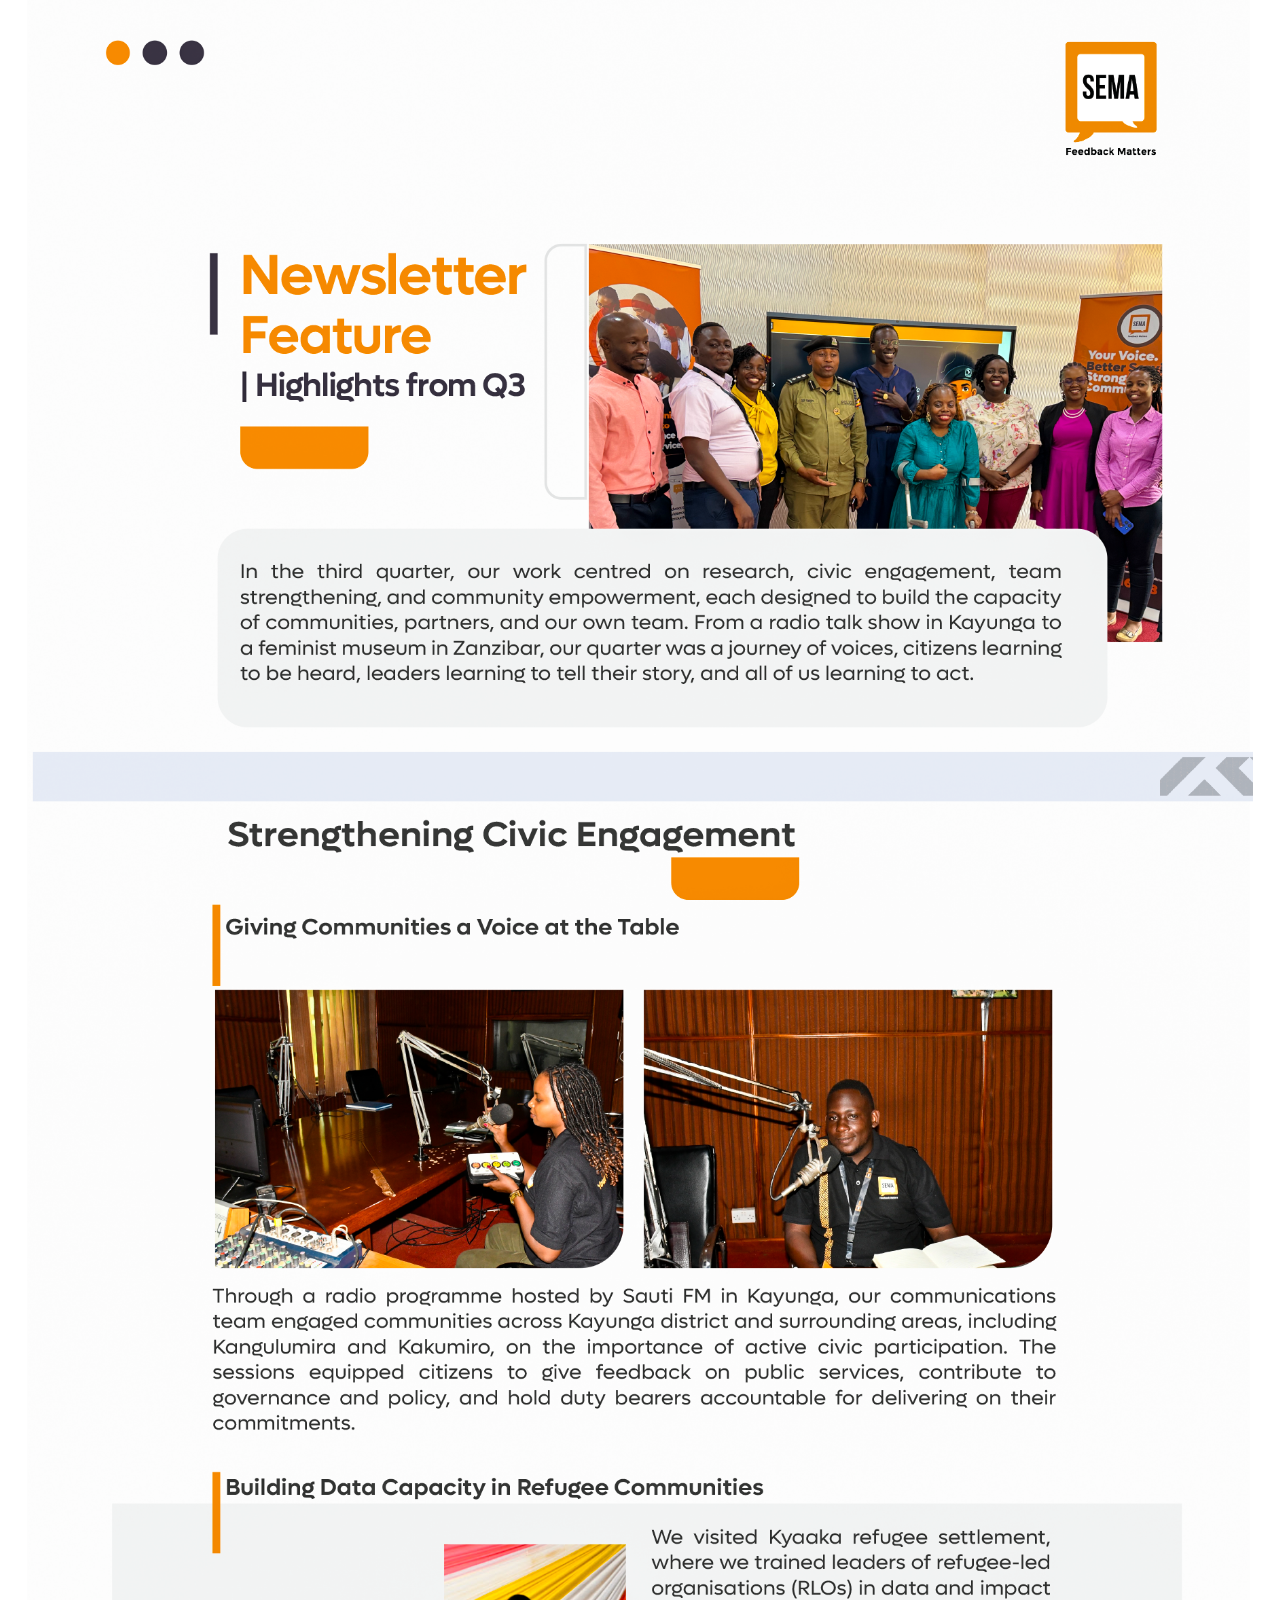
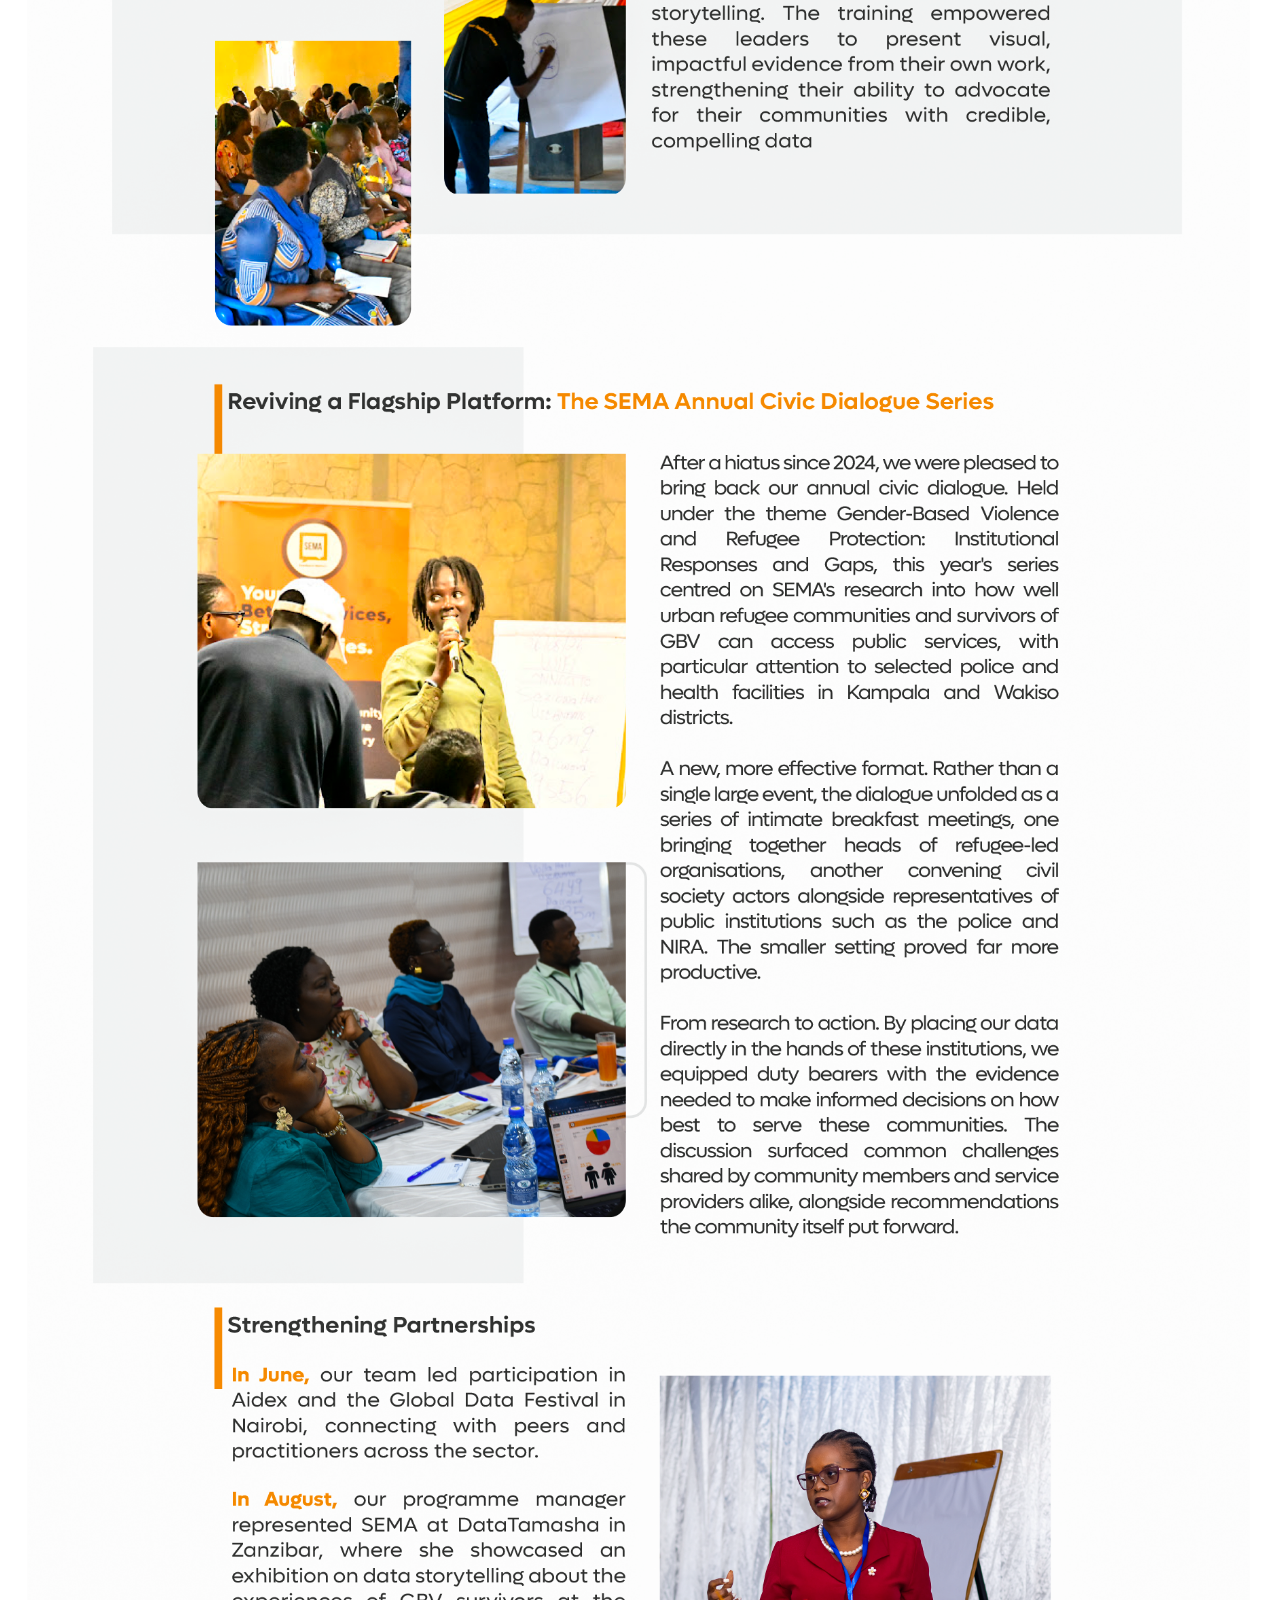
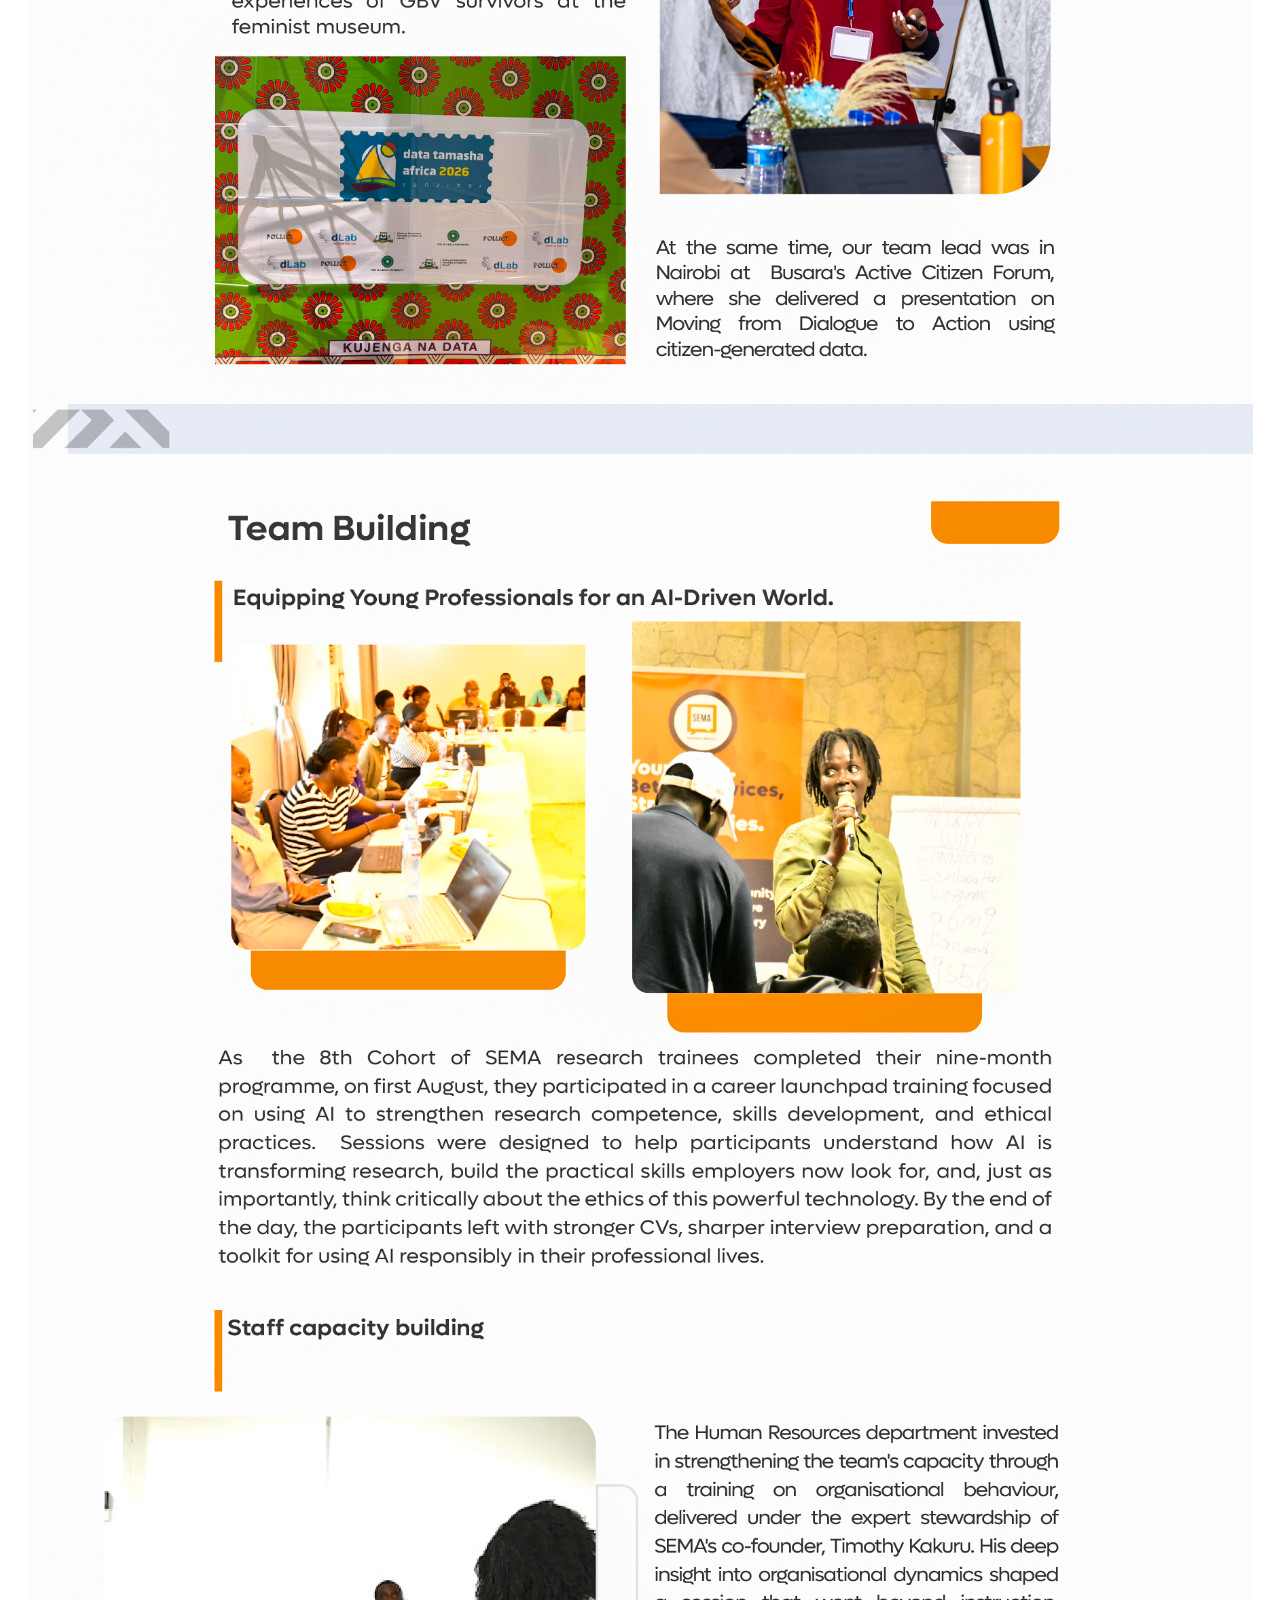
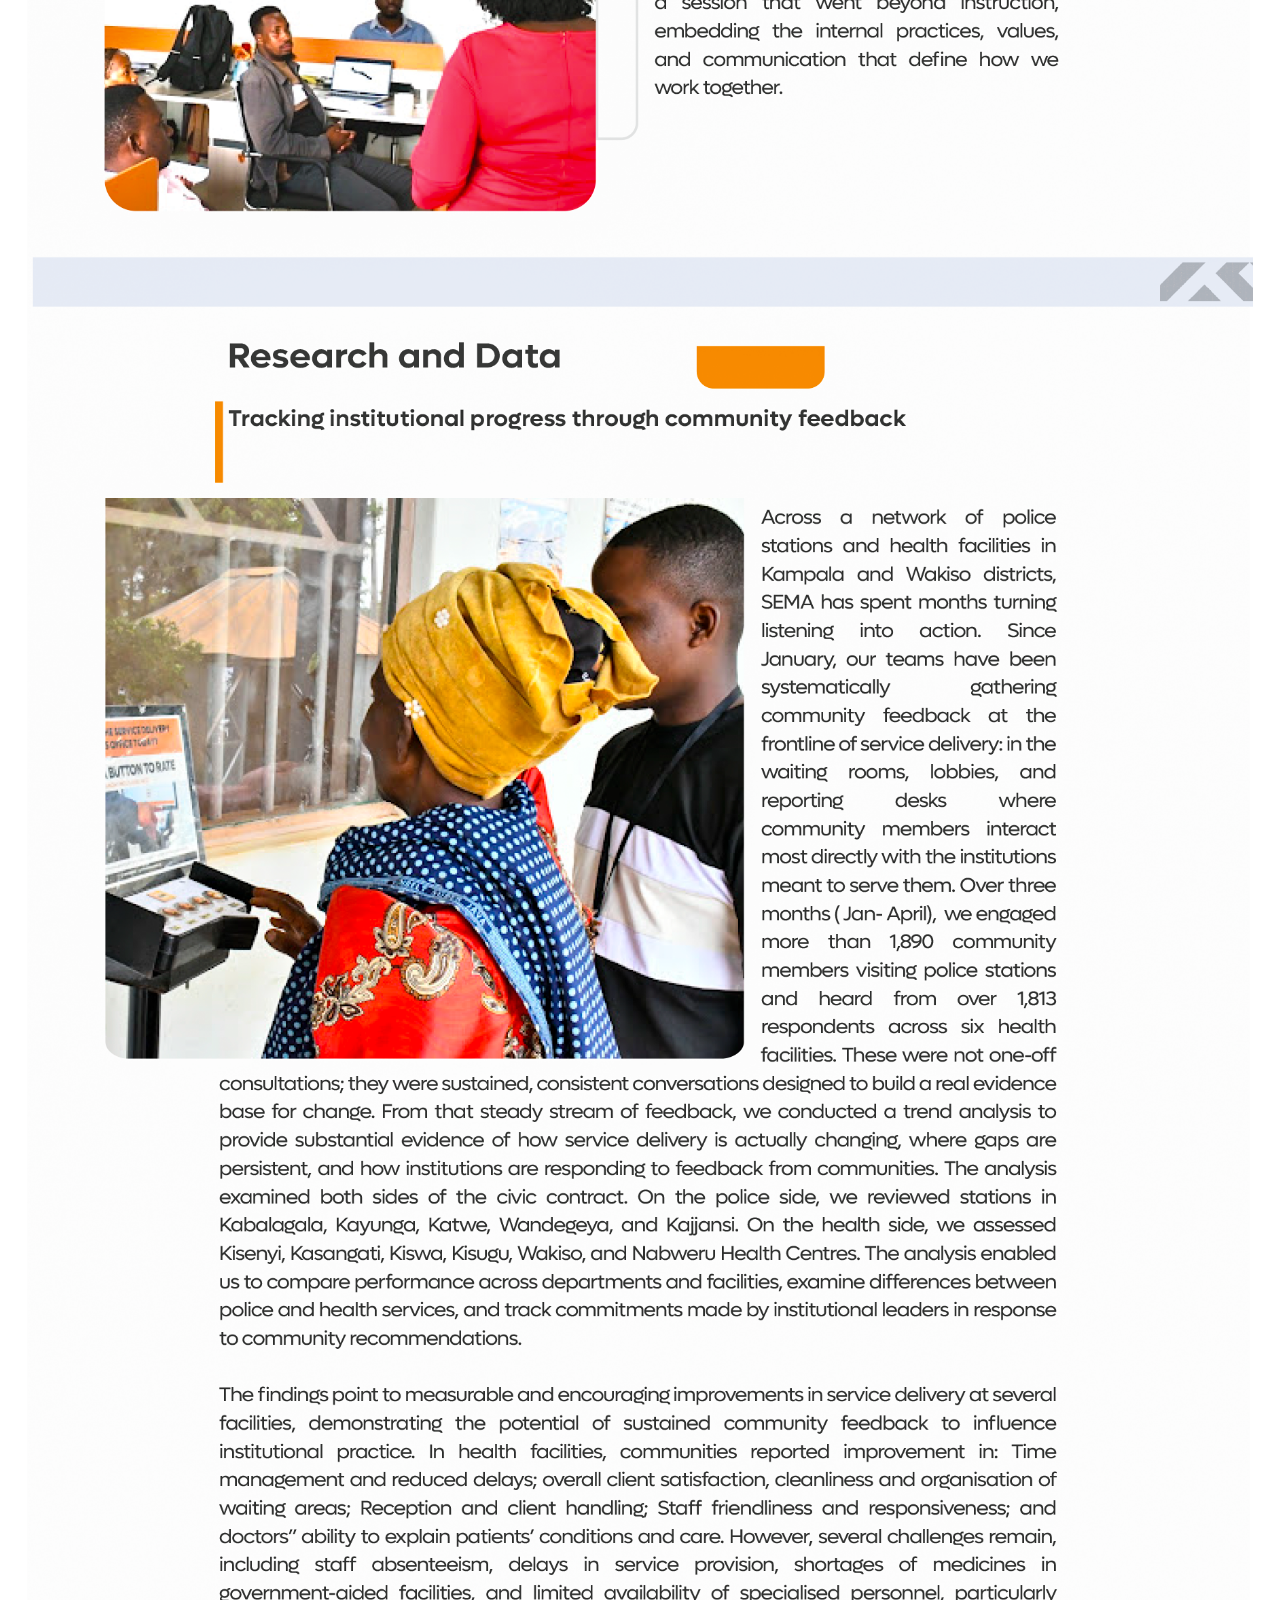
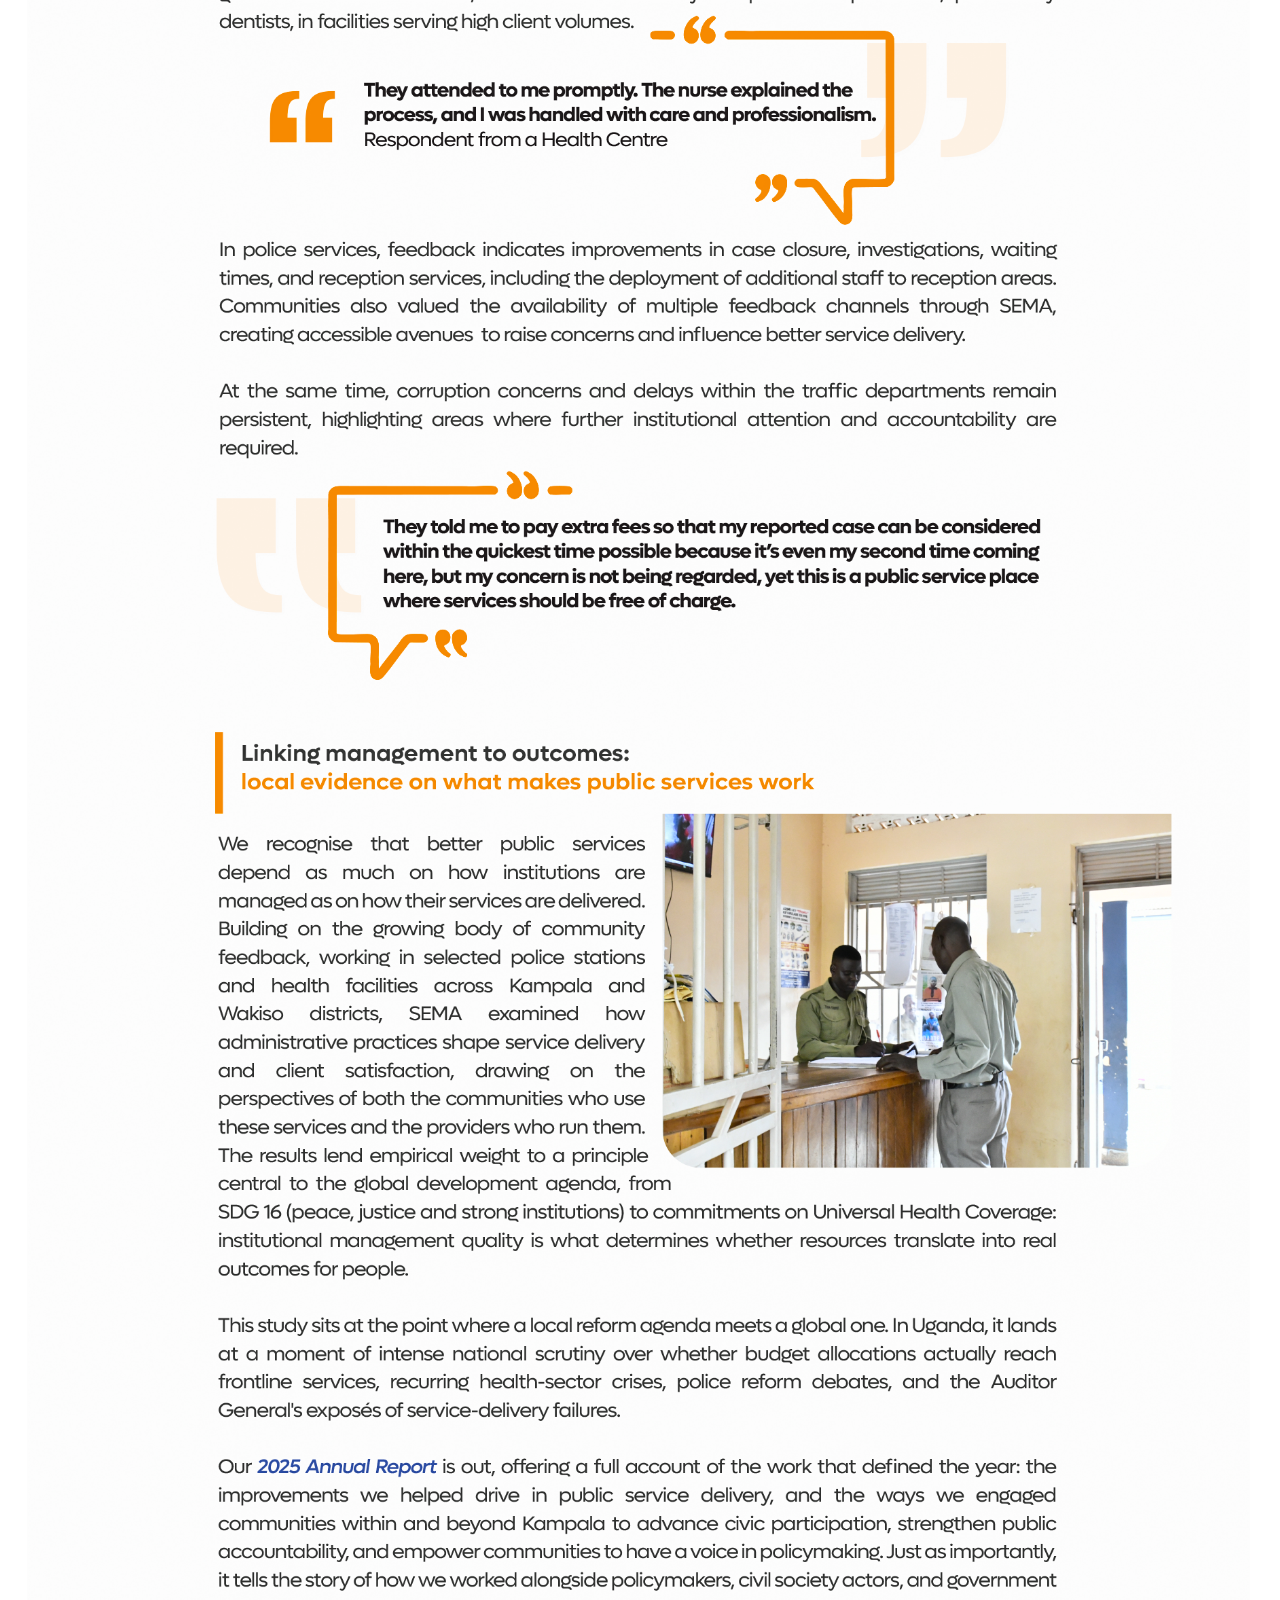
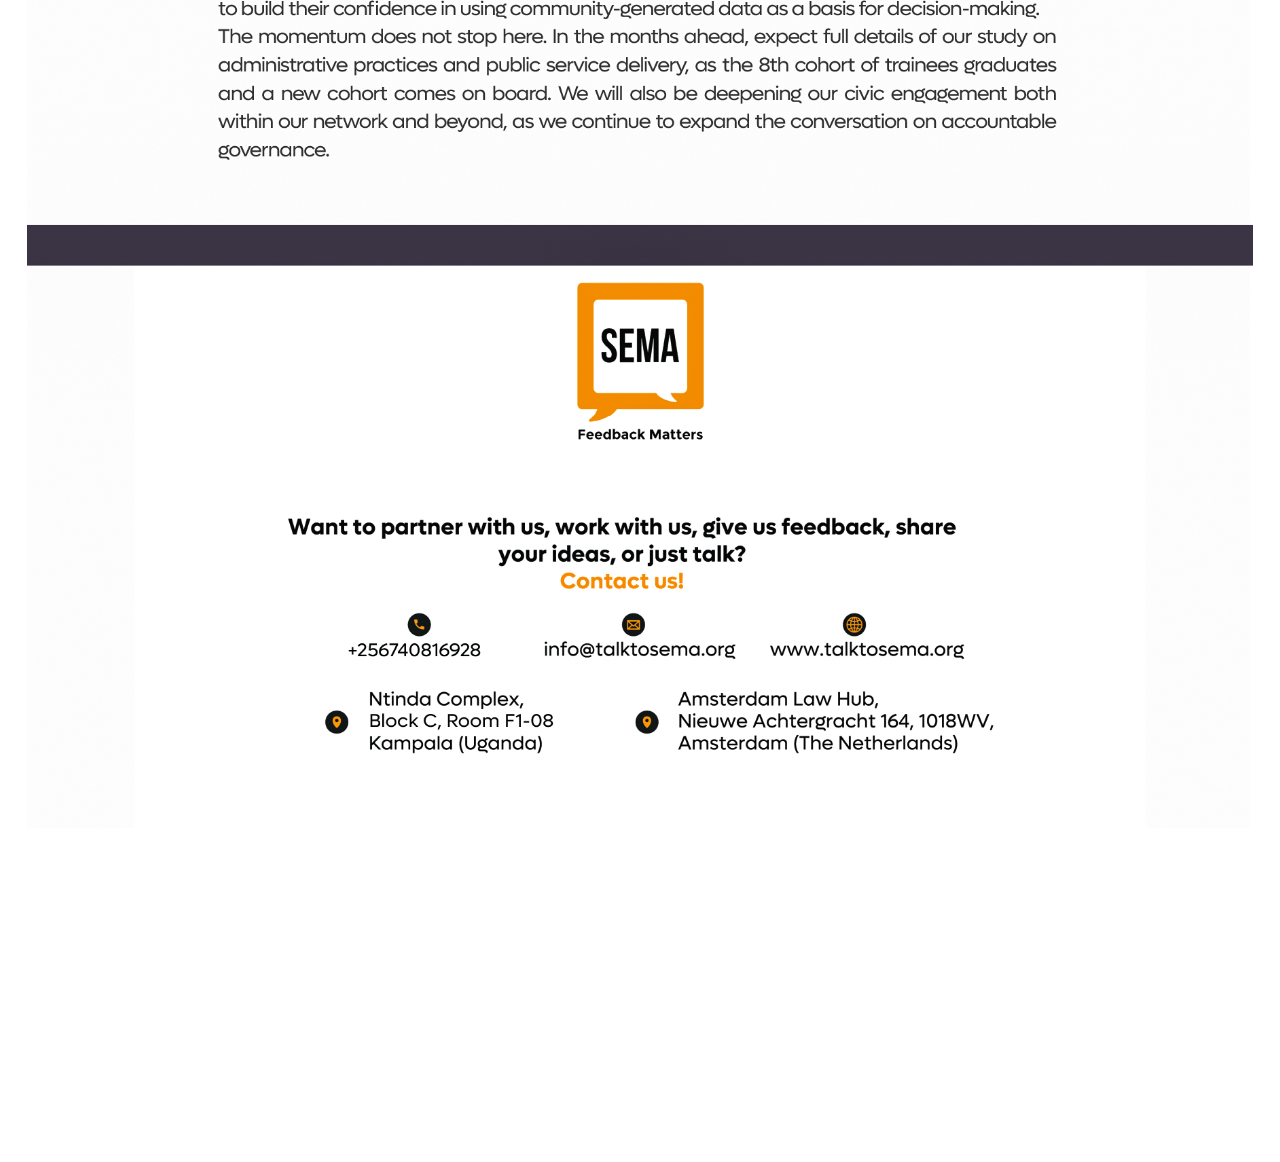
==== posts/Newsletter_September 2026/index.html @ 25b5cc95 "Add files via upload" ====
<!DOCTYPE html>
<html xmlns="http://www.w3.org/1999/xhtml">
	<head>
		<meta charset="utf-8" />
		<title>Highlights from Quater 3</title>
		<meta property="og:image" content="Newsletter_Spet_206-web-resources/image/Newsletter_Spet_206-thumbnail.webp" />
		<meta name="twitter:card" content="summary_large_image" />
		<meta name="twitter:image" content="Newsletter_Spet_206-web-resources/image/Newsletter_Spet_206-thumbnail.webp" />
		<link href="Newsletter_Spet_206-web-resources/css/idGeneratedStyles.css" rel="stylesheet" type="text/css" />
	</head>
	<body id="Newsletter_Spet_206">
		<div class="_idGenObjectLayout-1">
			<div id="_idContainer002">
				<div id="_idContainer000" class="_idGenObjectStyleOverride-1">
					<img class="_idGenObjectAttribute-1" src="Newsletter_Spet_206-web-resources/image/Newsletter_Spet_206-optimized.webp" alt="SEMA Newsletter, September 2026" />
				</div>
				<a href="https://talktosema.org/wp-content/uploads/2026/08/2025-Annual-Report-updated.pdf">
					<div id="_idContainer001" class="Basic-Graphics-Frame _idGenObjectStyleOverride-1">
					</div>
				</a>
			</div>
		</div>
	</body>
</html>
---- posts/Newsletter_September 2026/Newsletter_Spet_206-web-resources/css/idGeneratedStyles.css ----
body, div, dl, dt, dd, h1, h2, h3, h4, h5, h6, p, pre, code, blockquote, figure {
	margin:0;
	padding:0;
	border-width:0;
}
body {
	-epub-hyphens:auto;
}
div.Basic-Graphics-Frame {
	border-color:#000000;
	border-width:1px;
	border-style:solid;
}
#_idContainer000 {
	height:100.00%;
	left:0%;
	position:absolute;
	top:0%;
	width:100.00%;
	z-index:0;
}
#_idContainer001 {
	height:0.32%;
	left:18.48%;
	position:absolute;
	top:89.16%;
	width:15.41%;
	z-index:1;
}
#_idContainer002 {
	display:inline-block;
	padding:715.43% 0% 0% 0%;
	position:relative;
	width:95.77%;
}
img._idGenObjectAttribute-1 {
	min-width:100%;
	width:100.00%;
}
div._idGenObjectStyleOverride-1 {
	border-width:0px;
}
div._idGenObjectLayout-1 {
	text-align:center;
}
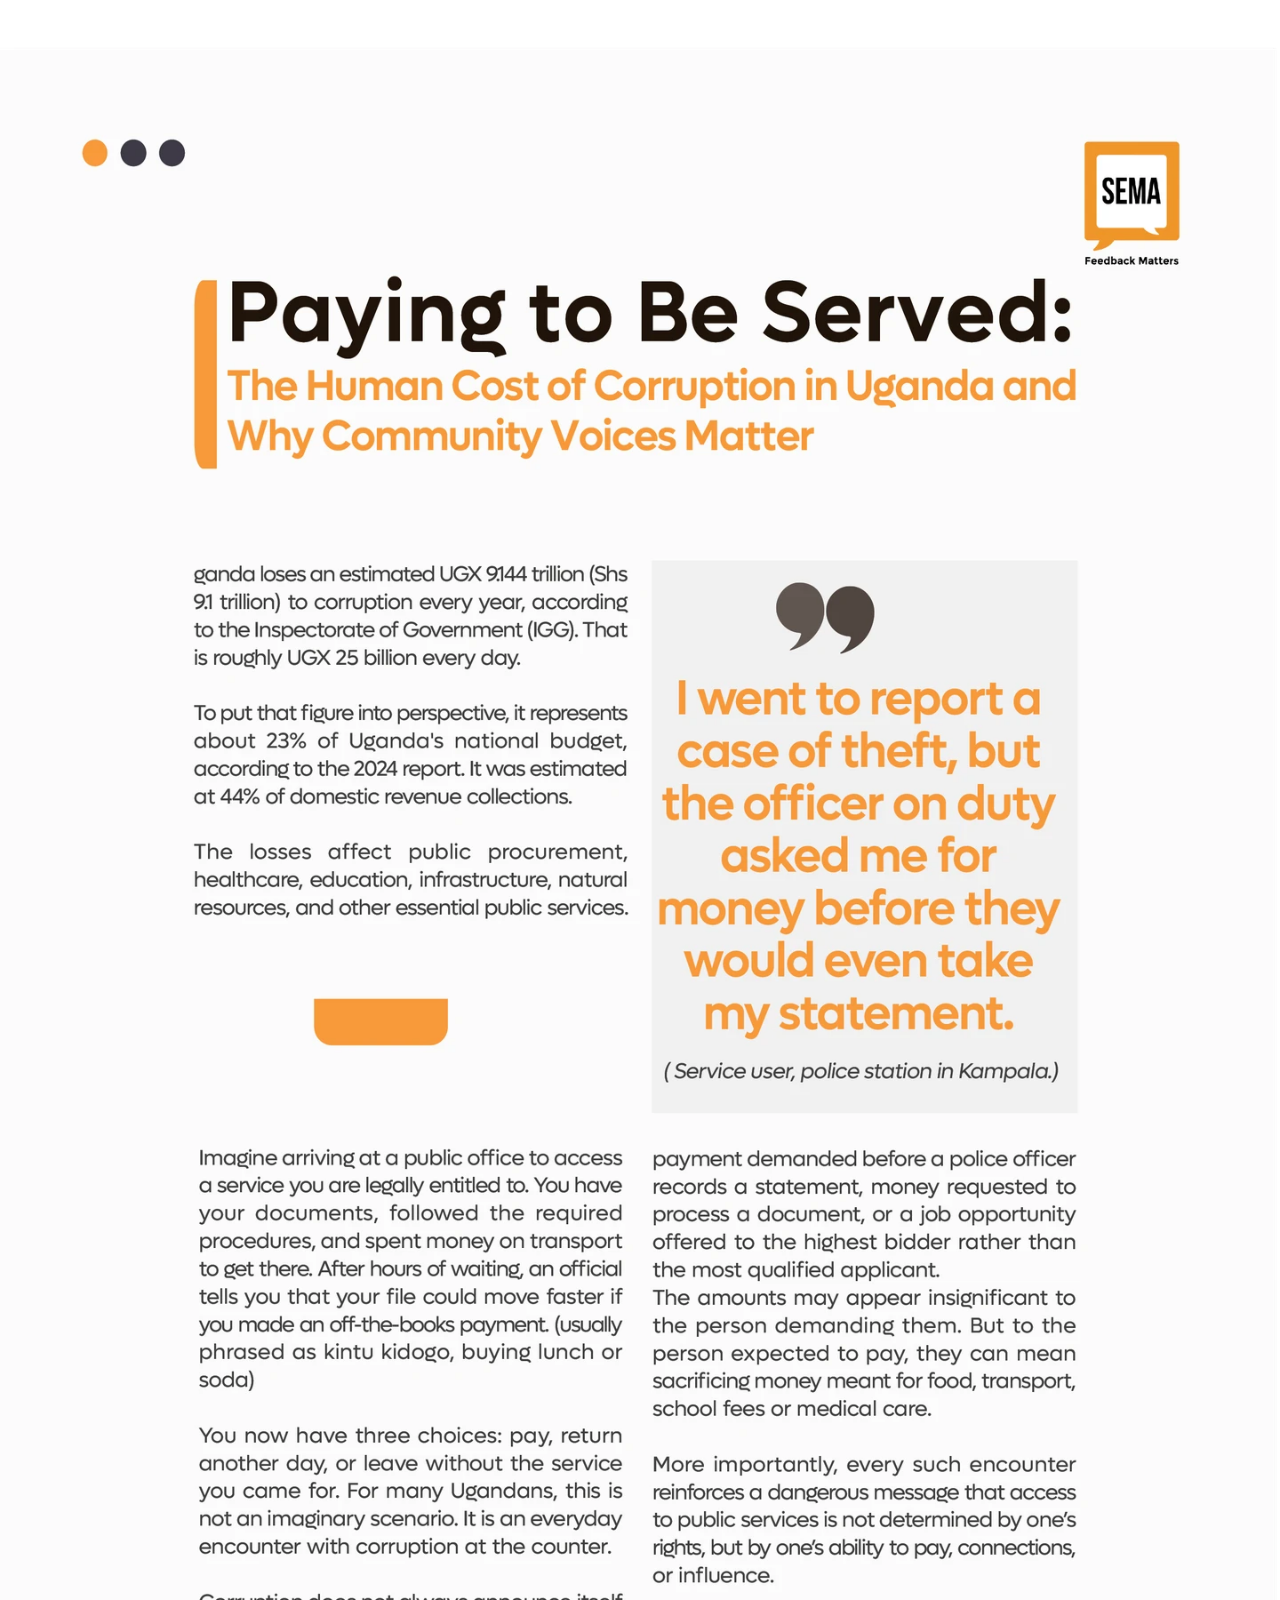
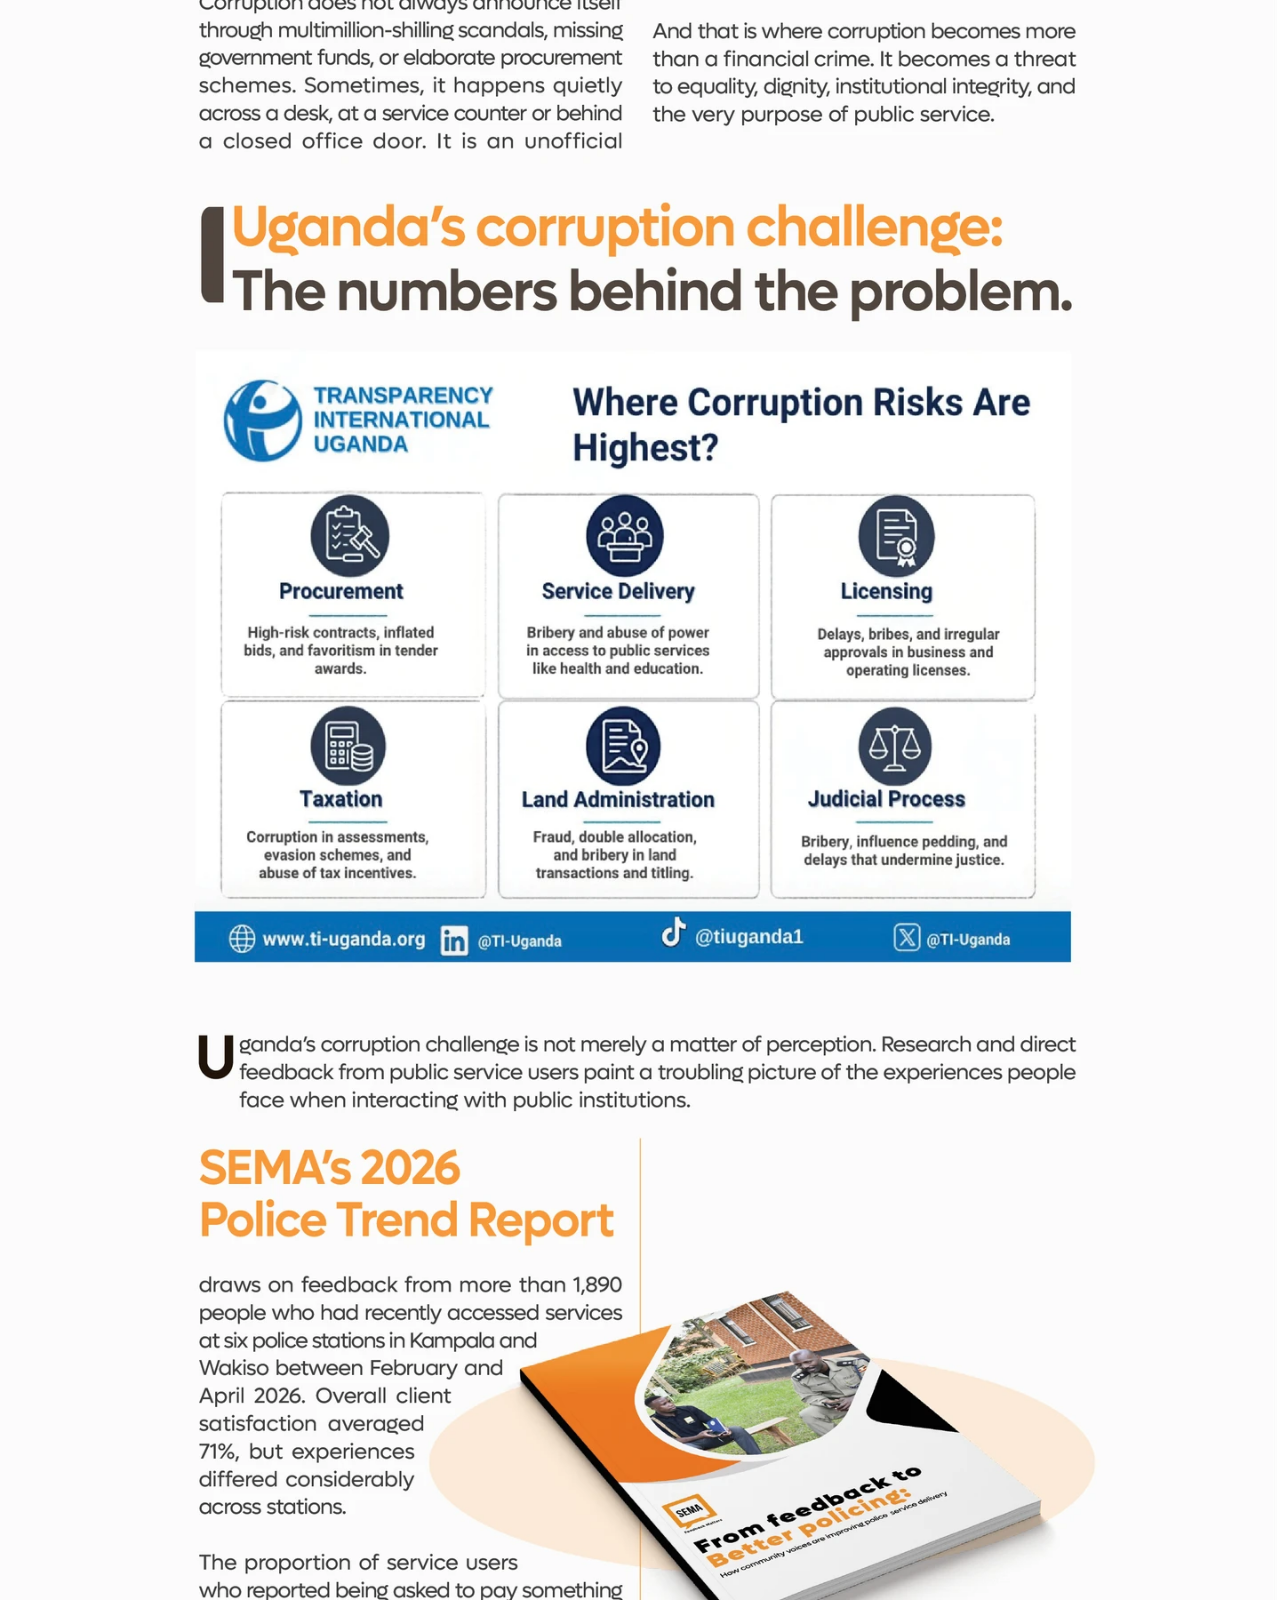
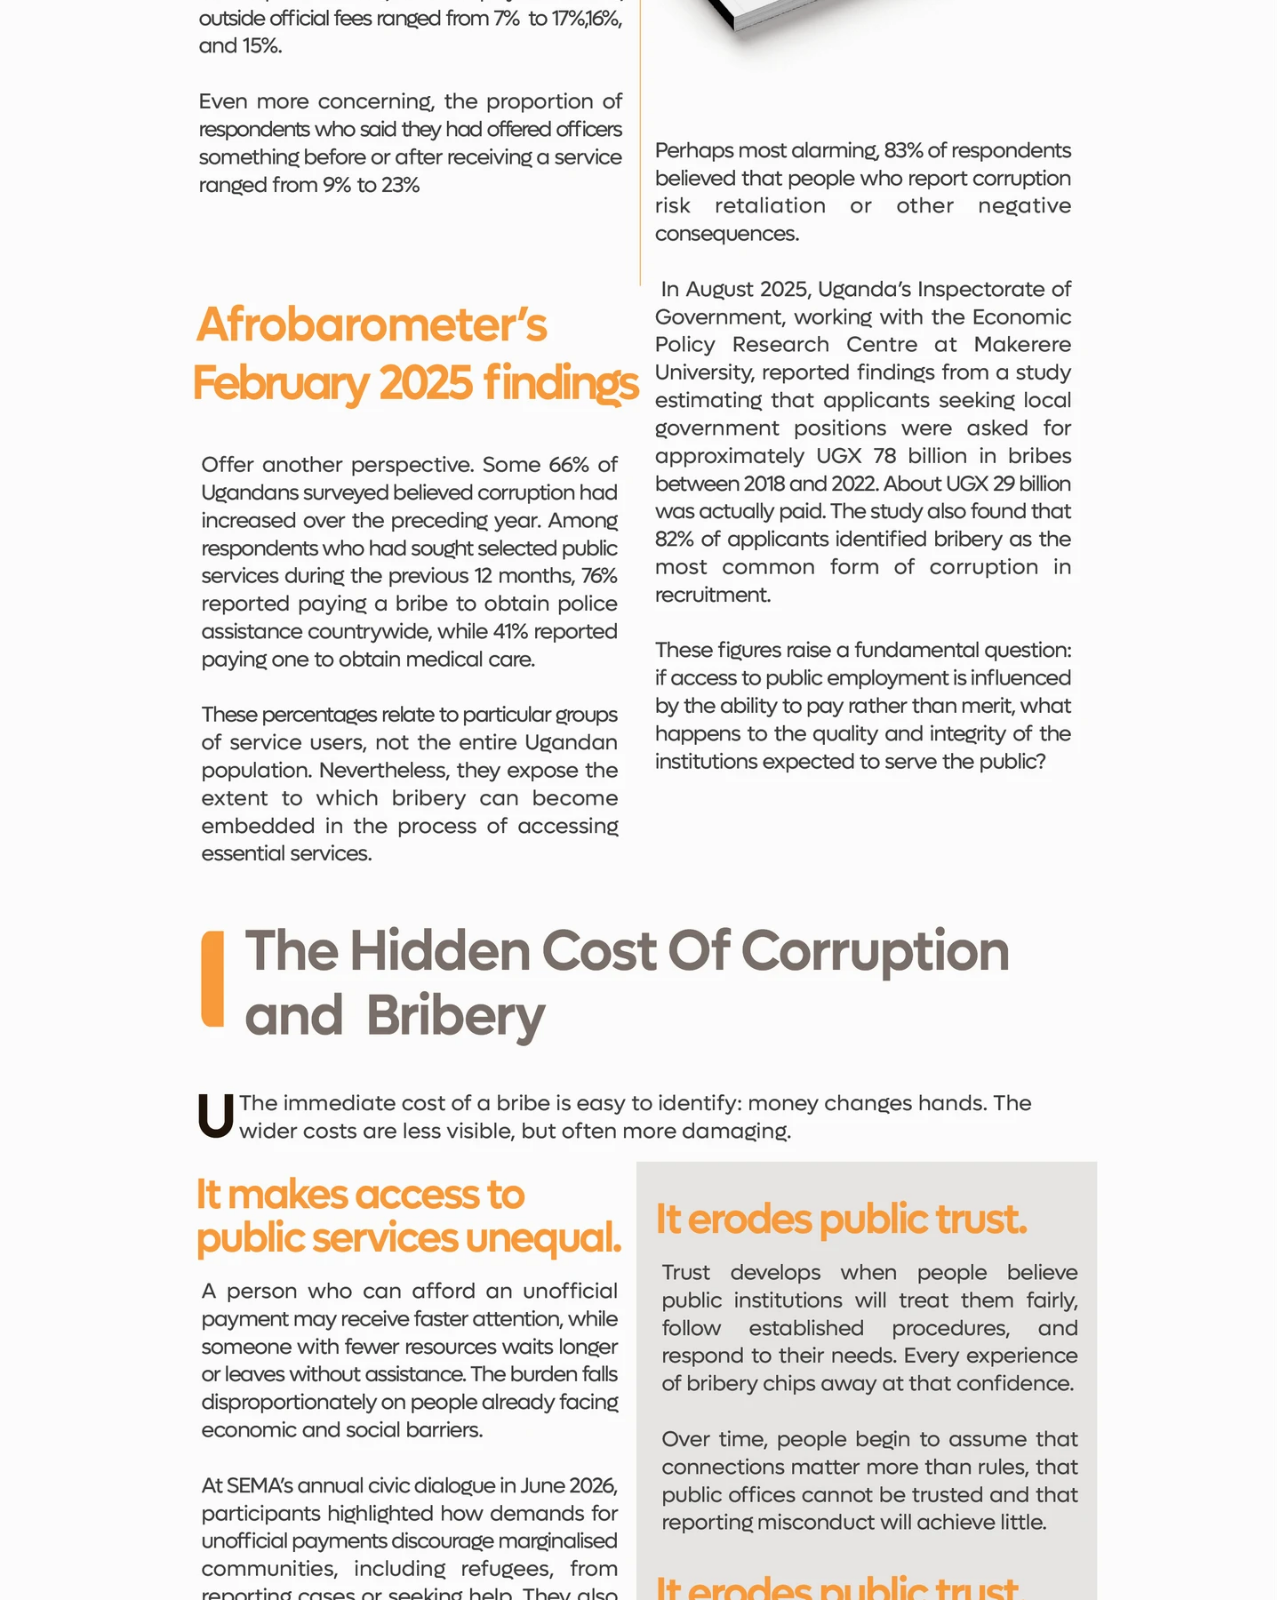
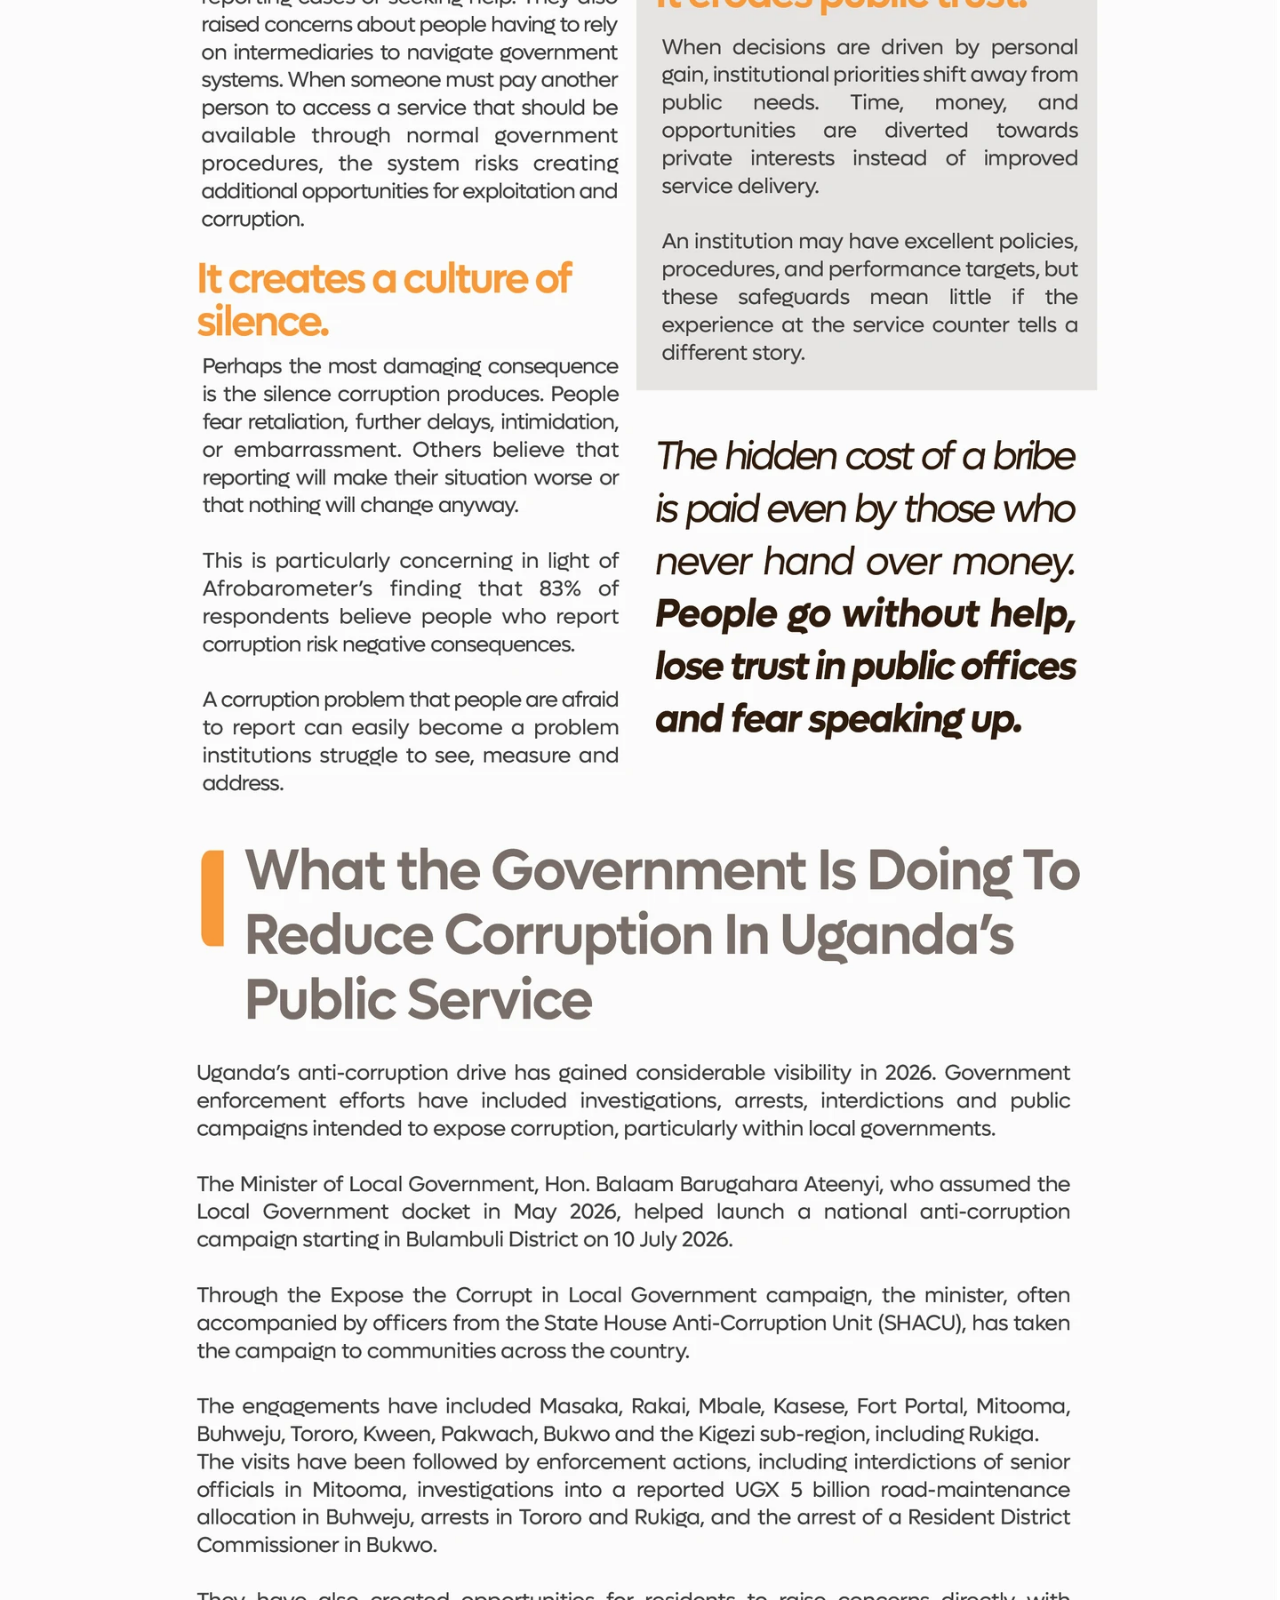
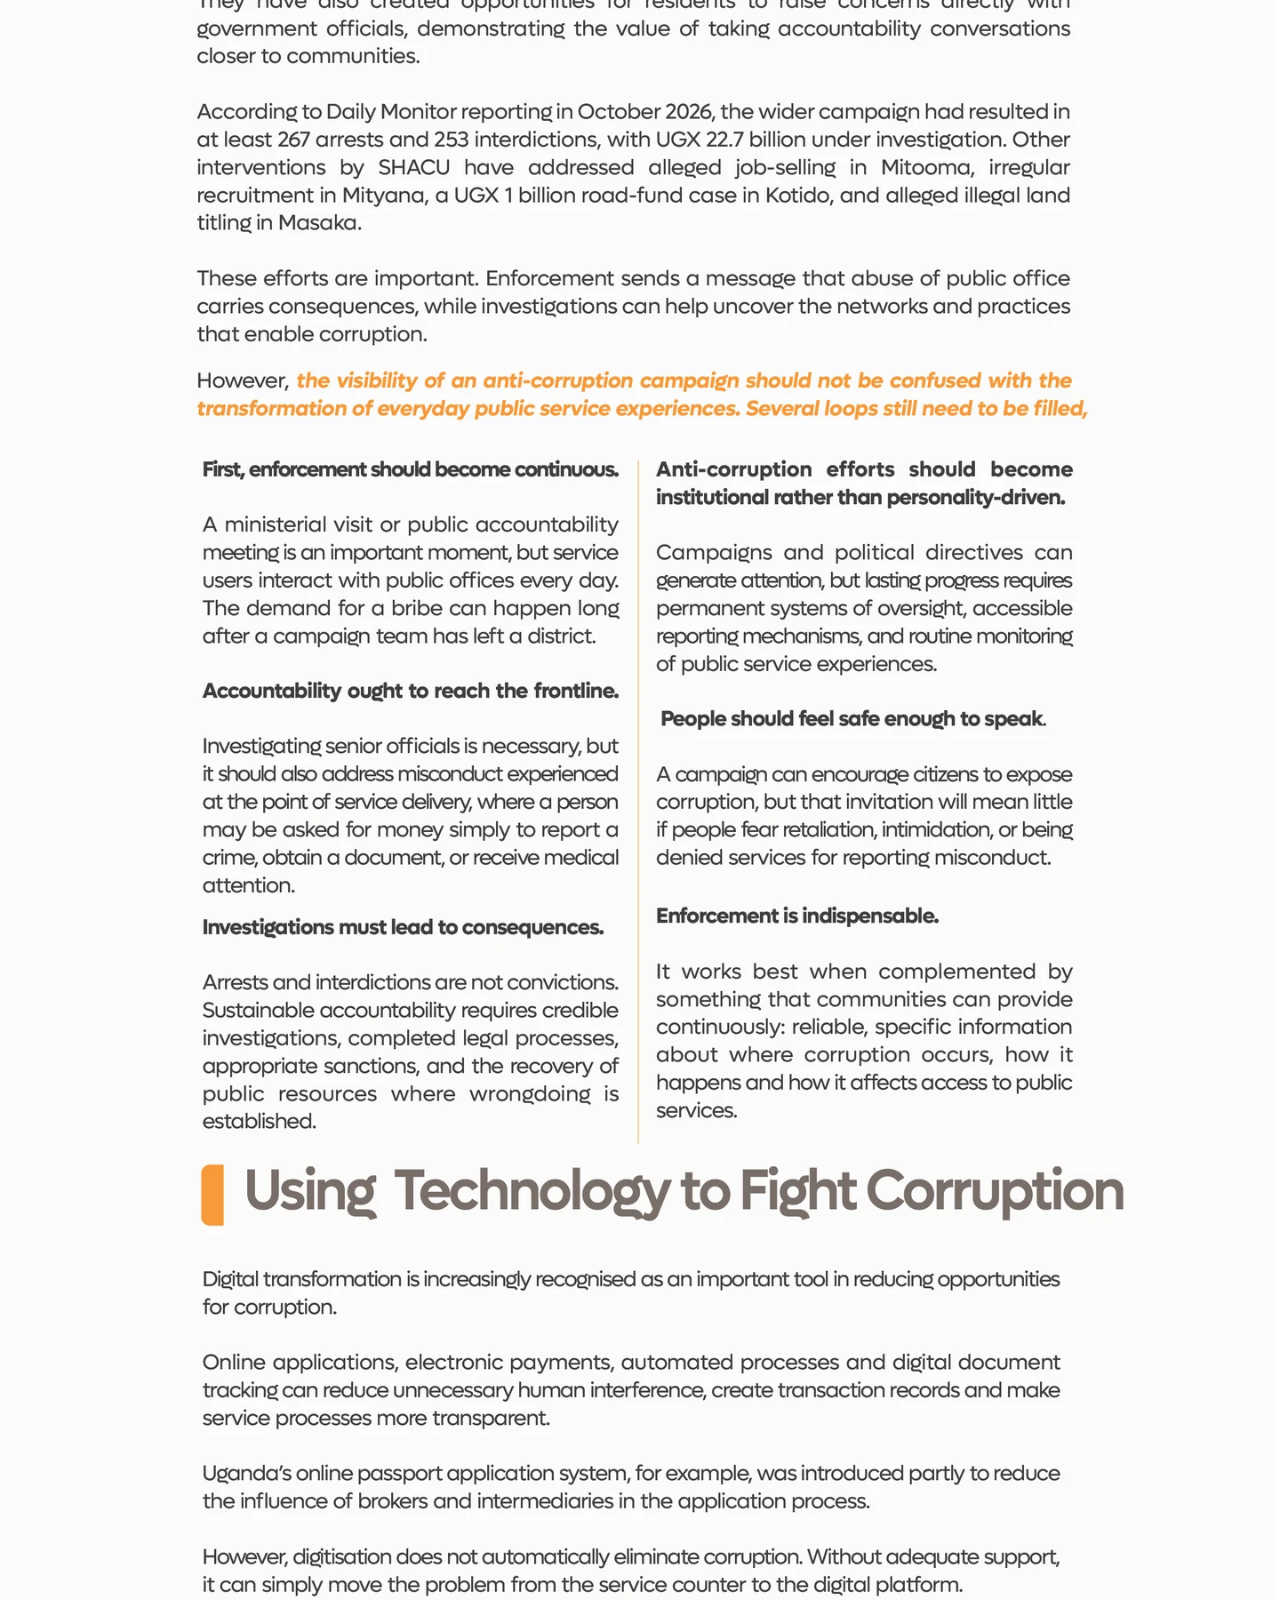
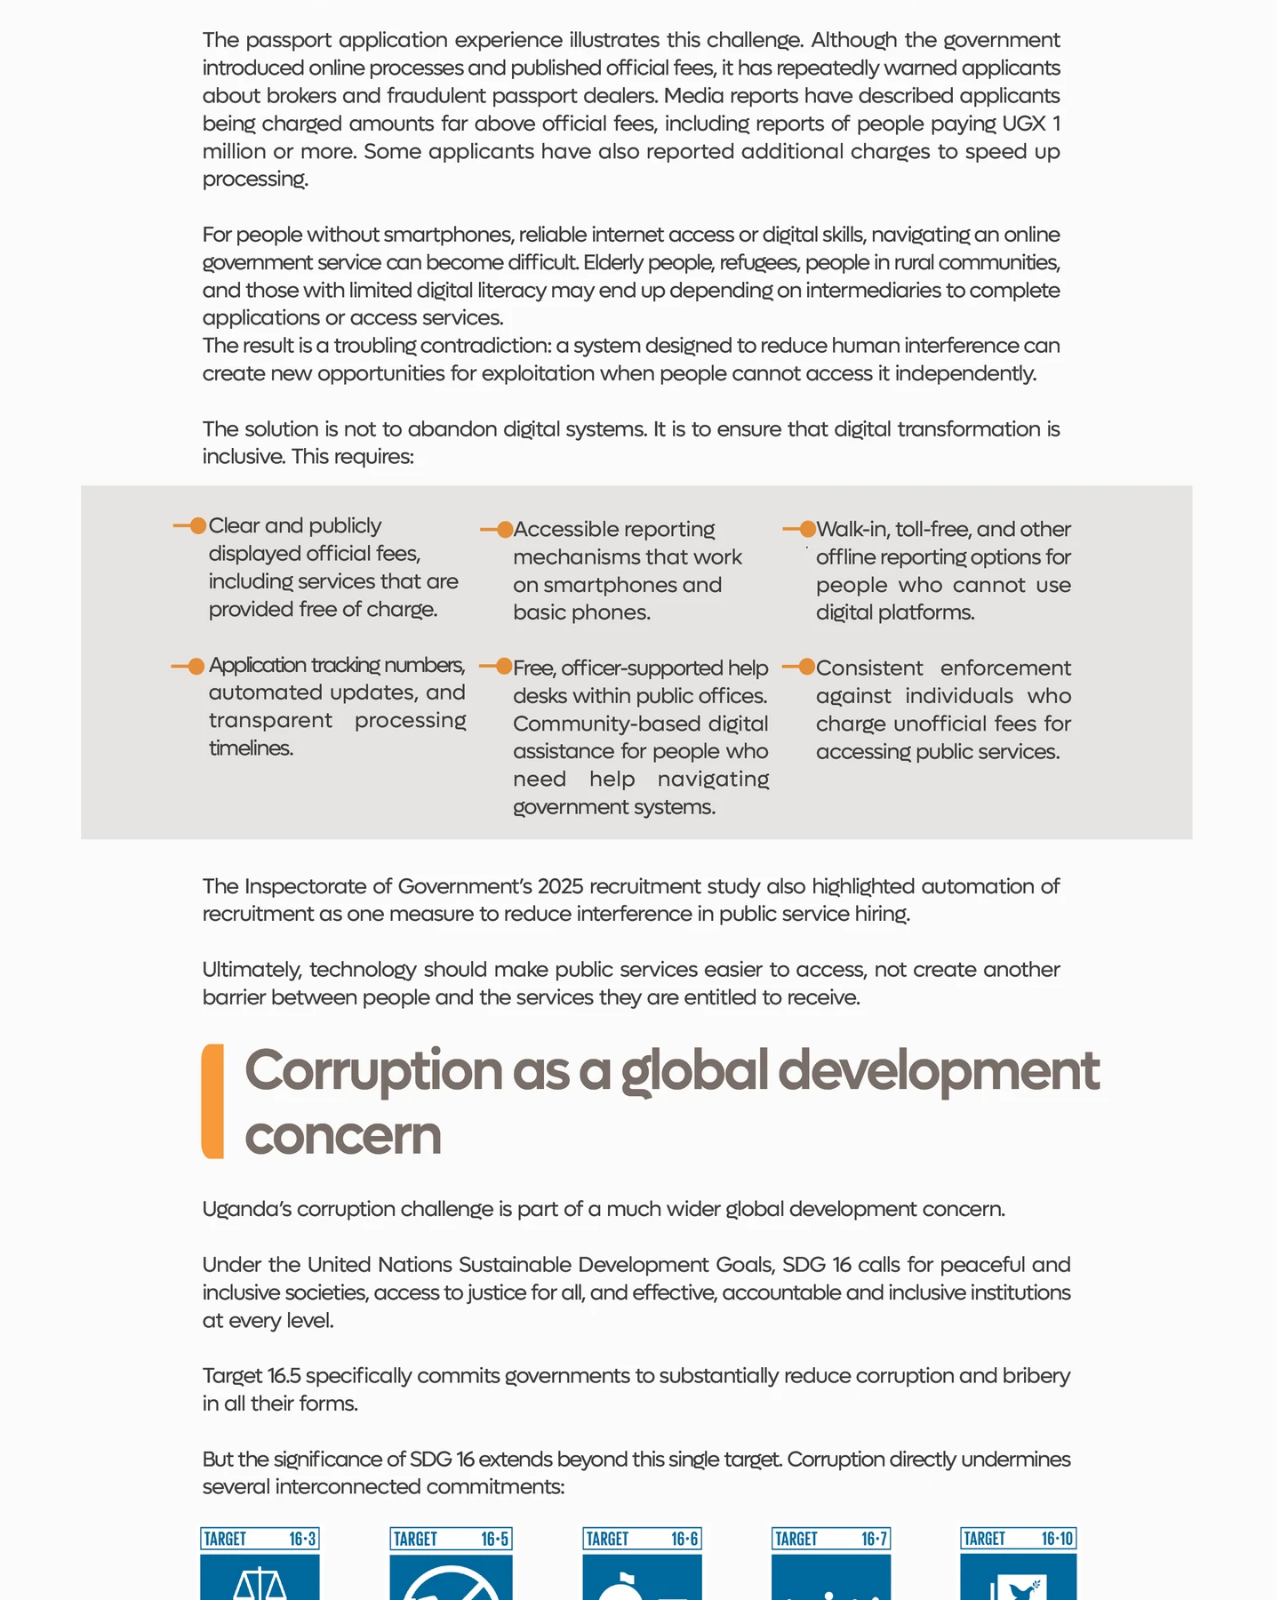
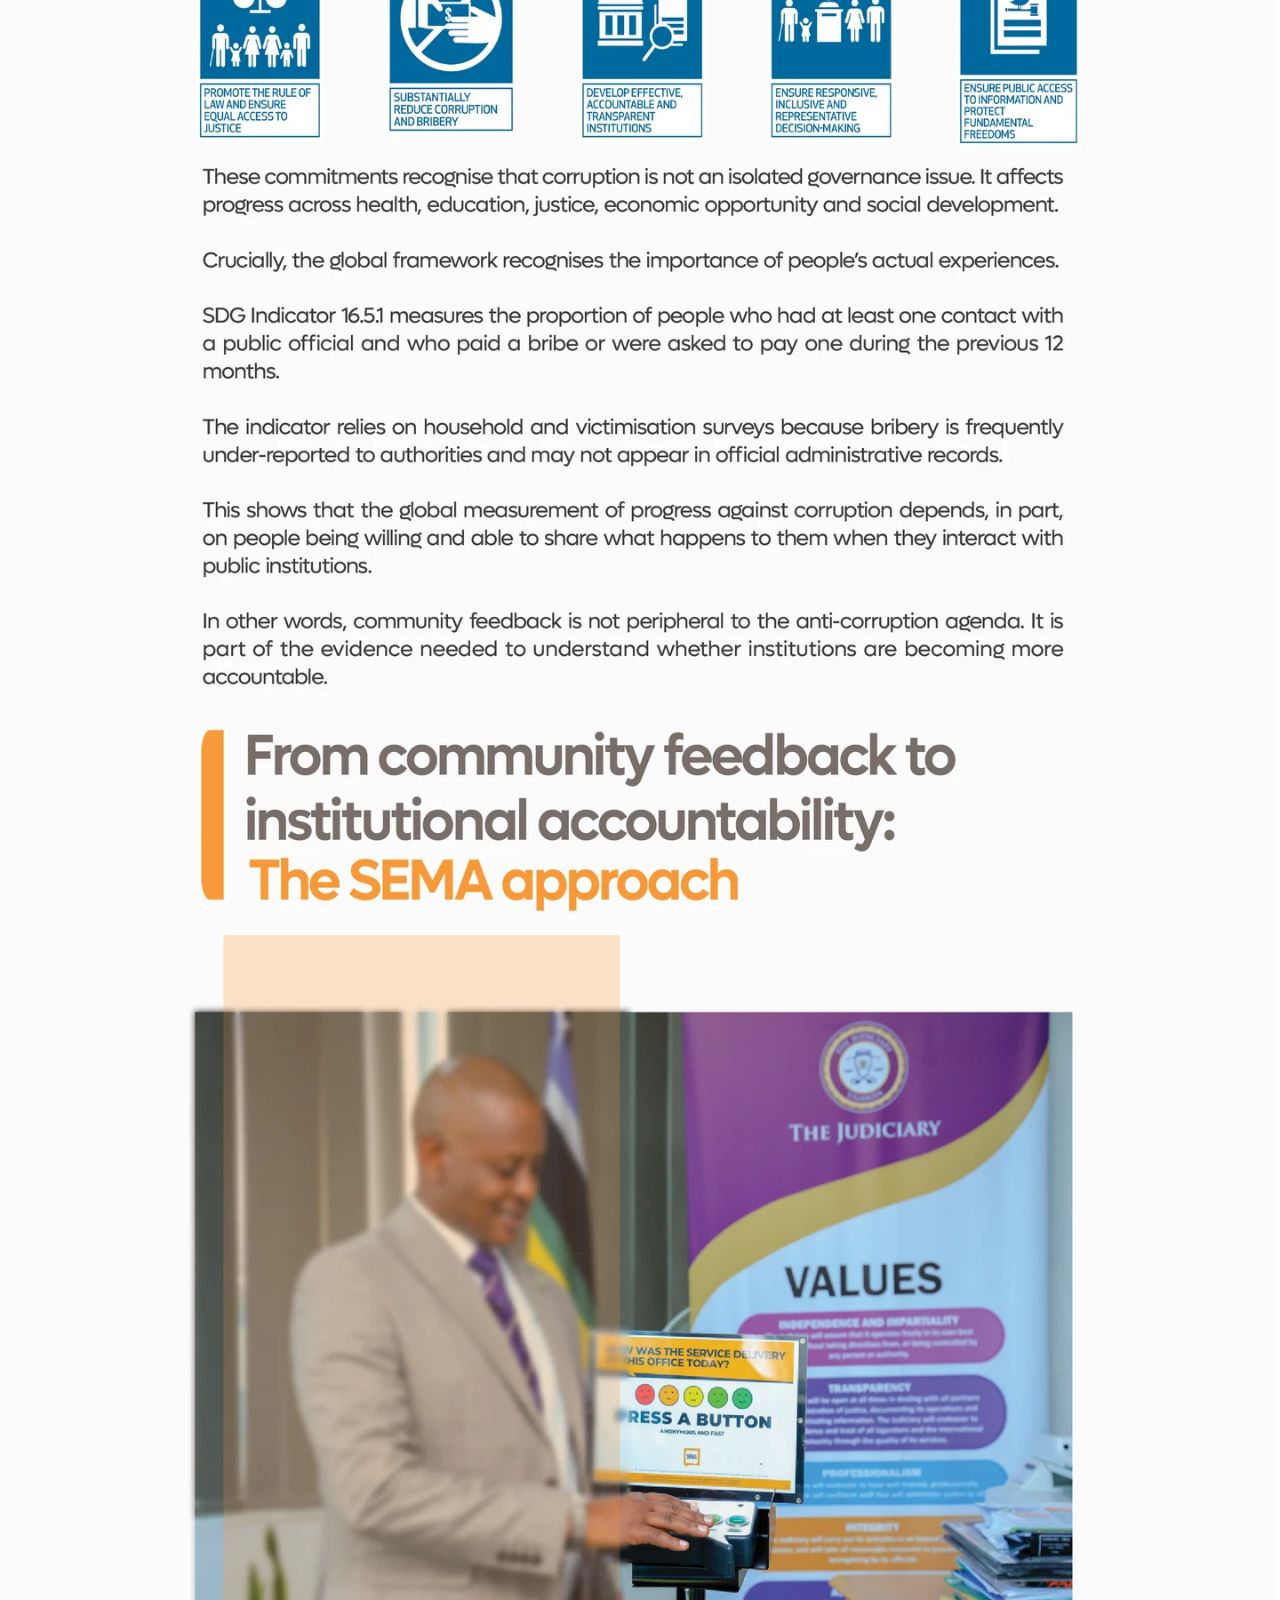
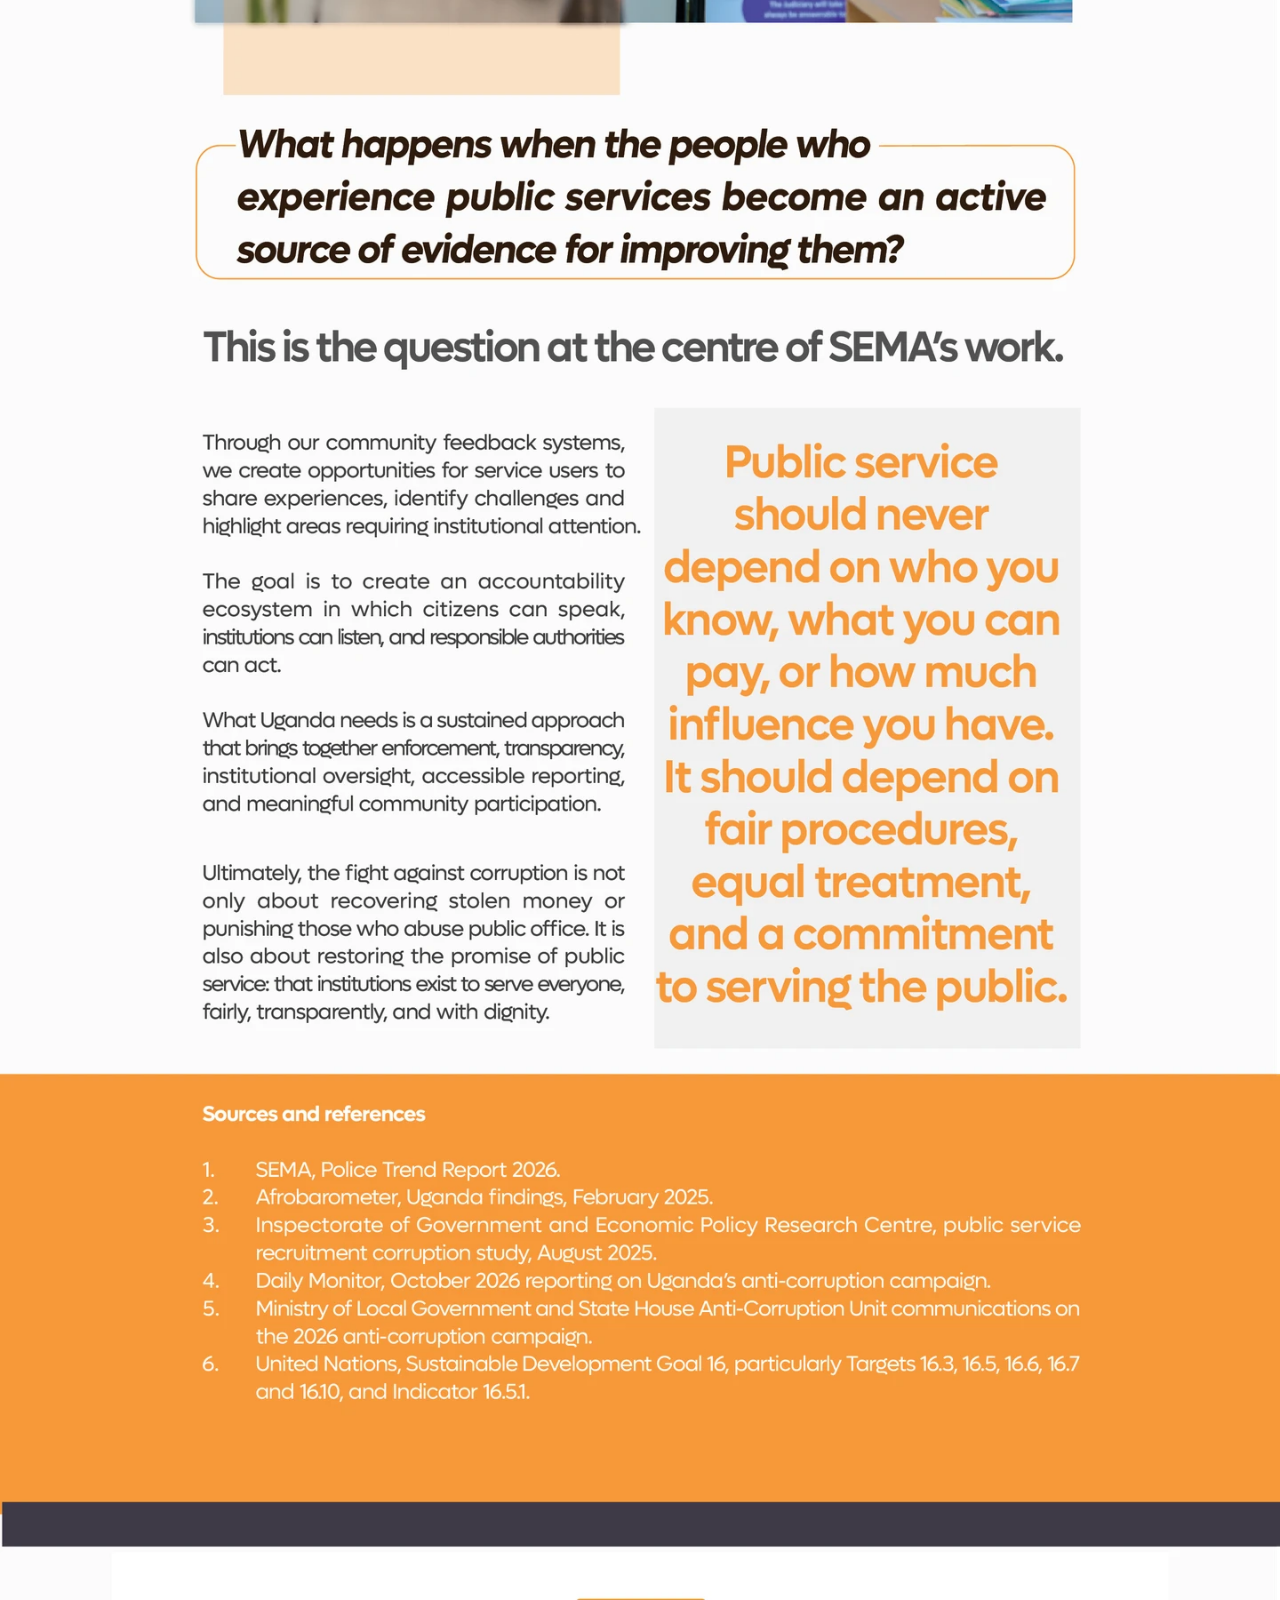
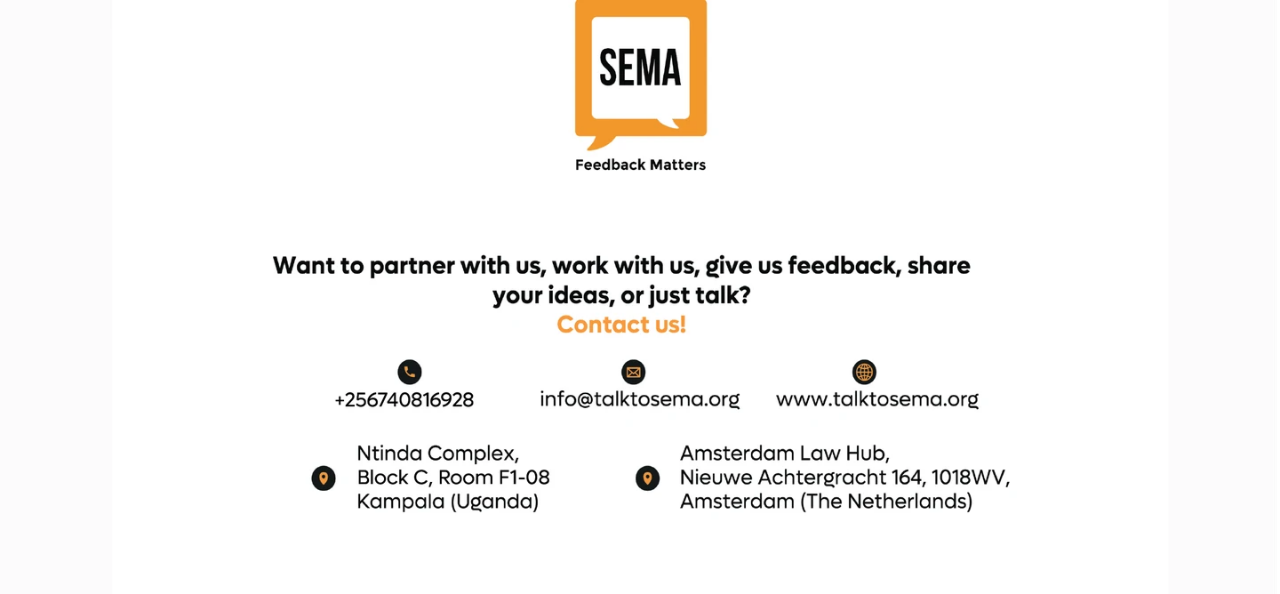
==== commit 5d832f75: "Add files via upload" ====
--- a/posts/Newsletter_September 2026/index.html
+++ b/posts/Newsletter_September 2026/index.html
@@ -1,24 +1,23 @@
-<!DOCTYPE html>
-<html xmlns="http://www.w3.org/1999/xhtml">
-	<head>
-		<meta charset="utf-8" />
-		<title>Highlights from Quater 3</title>
-		<meta property="og:image" content="Newsletter_Spet_206-web-resources/image/Newsletter_Spet_206-thumbnail.webp" />
-		<meta name="twitter:card" content="summary_large_image" />
-		<meta name="twitter:image" content="Newsletter_Spet_206-web-resources/image/Newsletter_Spet_206-thumbnail.webp" />
-		<link href="Newsletter_Spet_206-web-resources/css/idGeneratedStyles.css" rel="stylesheet" type="text/css" />
-	</head>
-	<body id="Newsletter_Spet_206">
-		<div class="_idGenObjectLayout-1">
-			<div id="_idContainer002">
-				<div id="_idContainer000" class="_idGenObjectStyleOverride-1">
-					<img class="_idGenObjectAttribute-1" src="Newsletter_Spet_206-web-resources/image/Newsletter_Spet_206-optimized.webp" alt="SEMA Newsletter, September 2026" />
-				</div>
-				<a href="https://talktosema.org/wp-content/uploads/2026/08/2025-Annual-Report-updated.pdf">
-					<div id="_idContainer001" class="Basic-Graphics-Frame _idGenObjectStyleOverride-1">
-					</div>
-				</a>
-			</div>
-		</div>
-	</body>
-</html>
+<!doctype html>
+<html lang="en">
+<head>
+<meta charset="utf-8">
+<meta name="viewport" content="width=device-width,initial-scale=1">
+<meta name="dcterms.date" content="2026-10">
+<meta name="dcterms.type" content="Article">
+<title>Paying to Be Served</title>
+<style>body{margin:0}main{max-width:2480px;margin:auto}img{display:block;width:100%;height:auto}</style>
+</head>
+<body><main>
+<img src="images/article-01-960.webp" srcset="images/article-01-640.webp 640w, images/article-01-960.webp 960w, images/article-01-1440.webp 1440w, images/article-01-2480.webp 2480w" sizes="100vw" width="2480" height="2480" fetchpriority="high" alt="Paying to Be Served, section 1">
+<img src="images/article-02-960.webp" srcset="images/article-02-640.webp 640w, images/article-02-960.webp 960w, images/article-02-1440.webp 1440w, images/article-02-2480.webp 2480w" sizes="100vw" width="2480" height="2480" loading="lazy" alt="Paying to Be Served, section 2">
+<img src="images/article-03-960.webp" srcset="images/article-03-640.webp 640w, images/article-03-960.webp 960w, images/article-03-1440.webp 1440w, images/article-03-2480.webp 2480w" sizes="100vw" width="2480" height="2480" loading="lazy" alt="Paying to Be Served, section 3">
+<img src="images/article-04-960.webp" srcset="images/article-04-640.webp 640w, images/article-04-960.webp 960w, images/article-04-1440.webp 1440w, images/article-04-2480.webp 2480w" sizes="100vw" width="2480" height="2480" loading="lazy" alt="Paying to Be Served, section 4">
+<img src="images/article-05-960.webp" srcset="images/article-05-640.webp 640w, images/article-05-960.webp 960w, images/article-05-1440.webp 1440w, images/article-05-2480.webp 2480w" sizes="100vw" width="2480" height="2480" loading="lazy" alt="Paying to Be Served, section 5">
+<img src="images/article-06-960.webp" srcset="images/article-06-640.webp 640w, images/article-06-960.webp 960w, images/article-06-1440.webp 1440w, images/article-06-2480.webp 2480w" sizes="100vw" width="2480" height="2480" loading="lazy" alt="Paying to Be Served, section 6">
+<img src="images/article-07-960.webp" srcset="images/article-07-640.webp 640w, images/article-07-960.webp 960w, images/article-07-1440.webp 1440w, images/article-07-2480.webp 2480w" sizes="100vw" width="2480" height="2480" loading="lazy" alt="Paying to Be Served, section 7">
+<img src="images/article-08-960.webp" srcset="images/article-08-640.webp 640w, images/article-08-960.webp 960w, images/article-08-1440.webp 1440w, images/article-08-2480.webp 2480w" sizes="100vw" width="2480" height="2480" loading="lazy" alt="Paying to Be Served, section 8">
+<img src="images/article-09-960.webp" srcset="images/article-09-640.webp 640w, images/article-09-960.webp 960w, images/article-09-1440.webp 1440w, images/article-09-2480.webp 2480w" sizes="100vw" width="2480" height="2480" loading="lazy" alt="Paying to Be Served, section 9">
+<img src="images/article-10-960.webp" srcset="images/article-10-640.webp 640w, images/article-10-960.webp 960w, images/article-10-1440.webp 1440w, images/article-10-2480.webp 2480w" sizes="100vw" width="2480" height="2480" loading="lazy" alt="Paying to Be Served, section 10">
+<img src="images/article-11-960.webp" srcset="images/article-11-640.webp 640w, images/article-11-960.webp 960w, images/article-11-1440.webp 1440w, images/article-11-2480.webp 2480w" sizes="100vw" width="2480" height="1150" loading="lazy" alt="Paying to Be Served, section 11">
+</main></body></html>
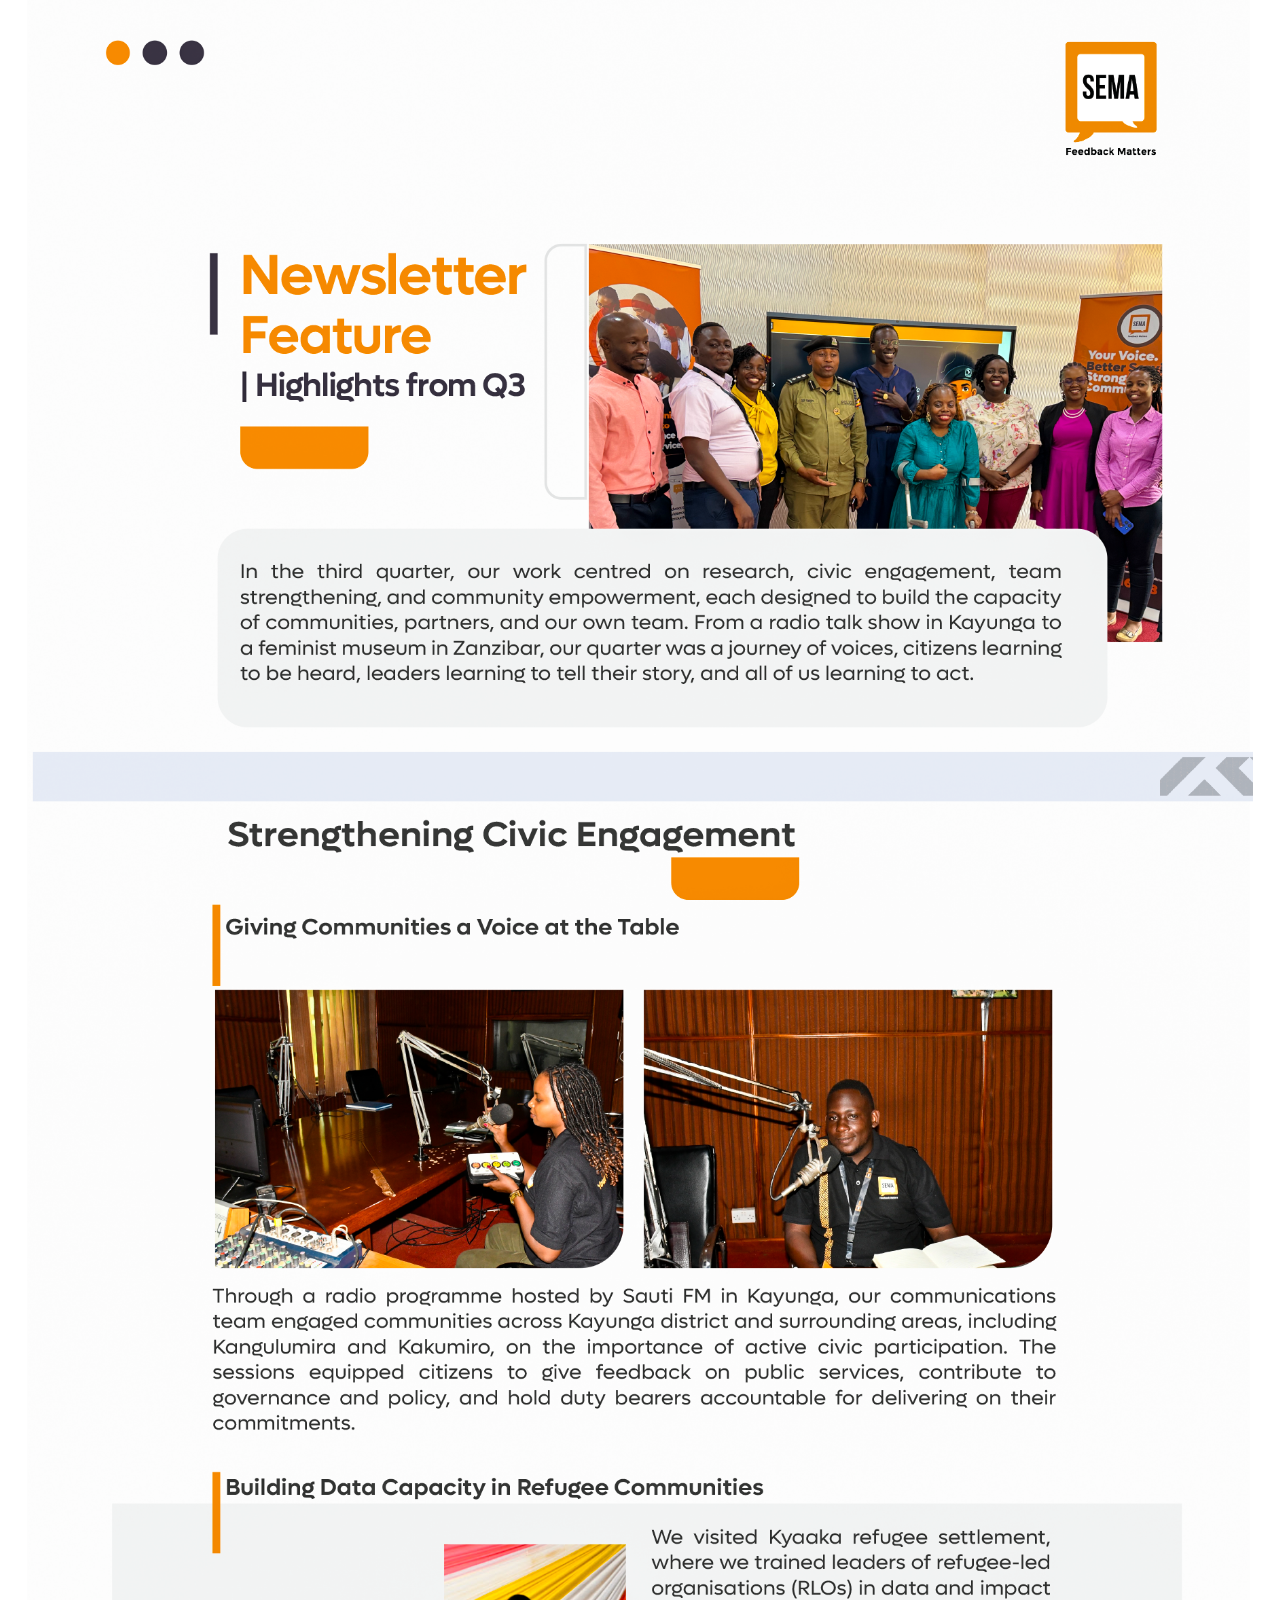
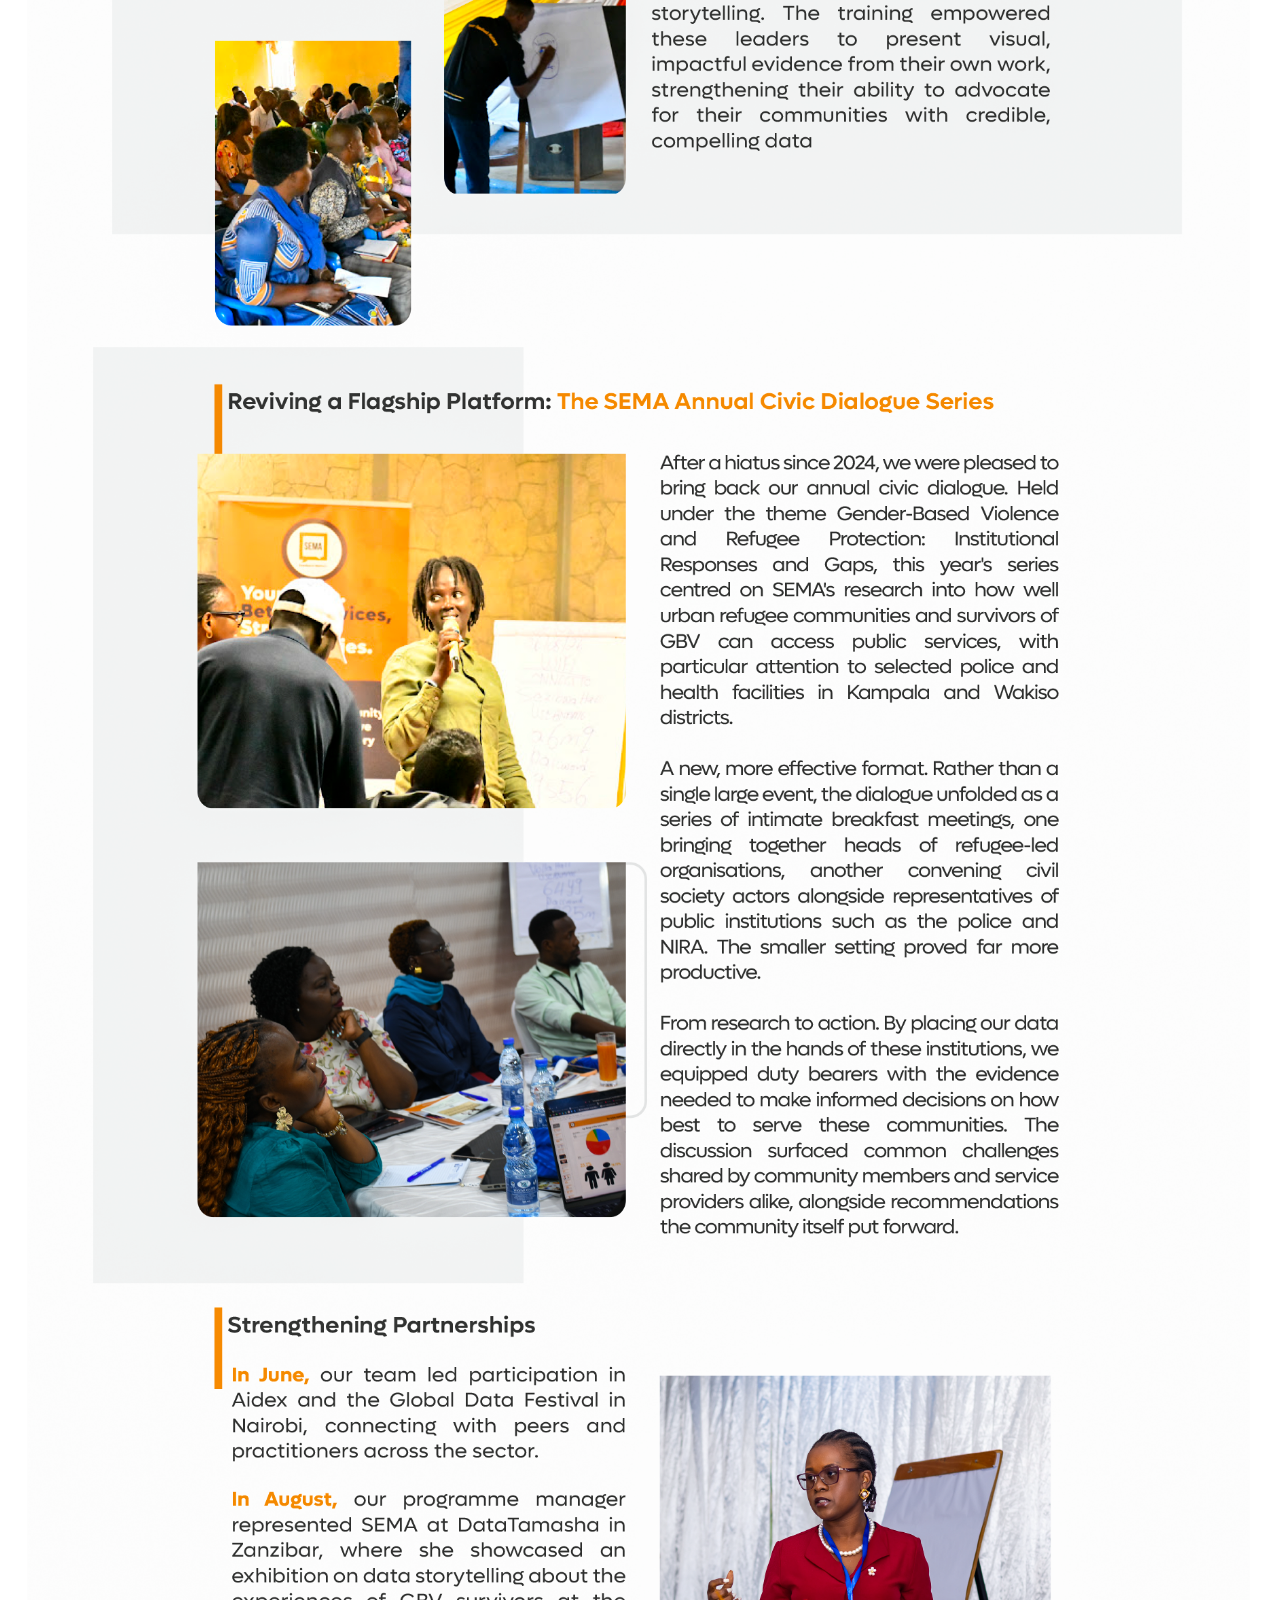
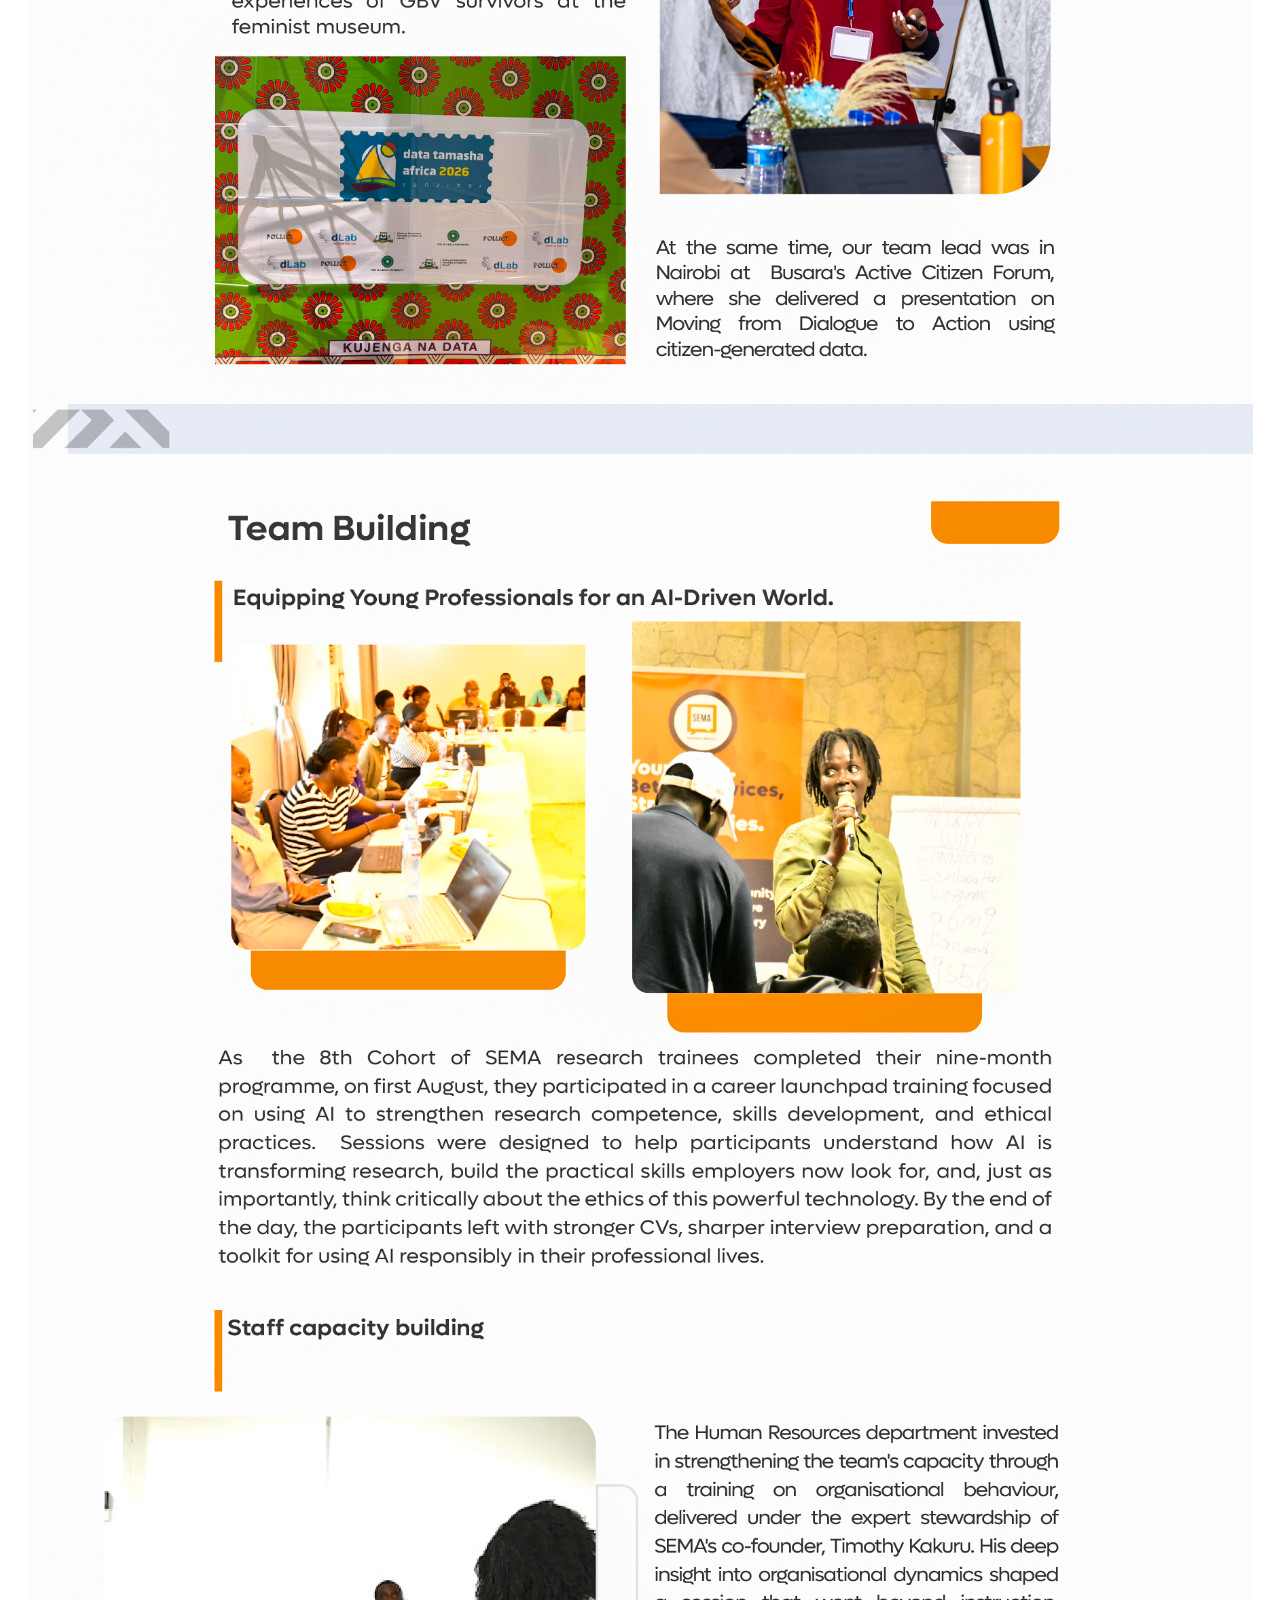
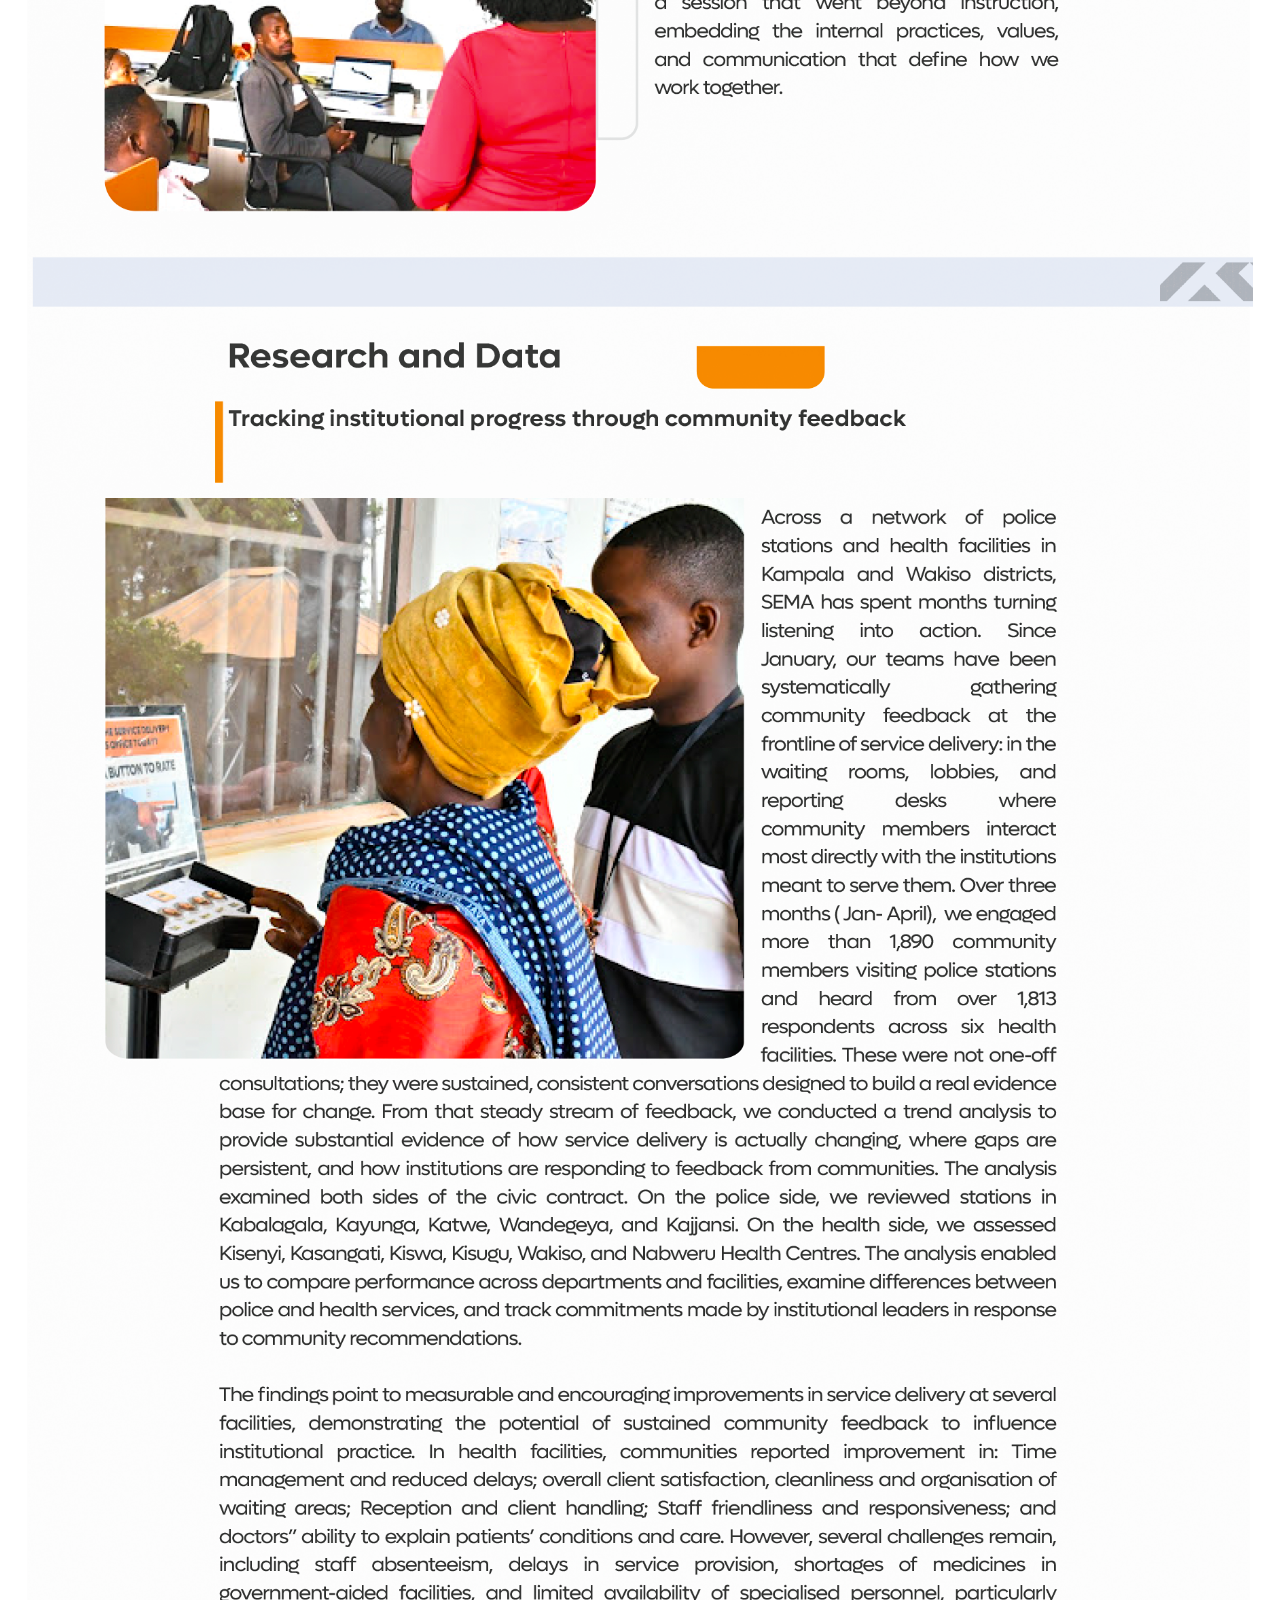
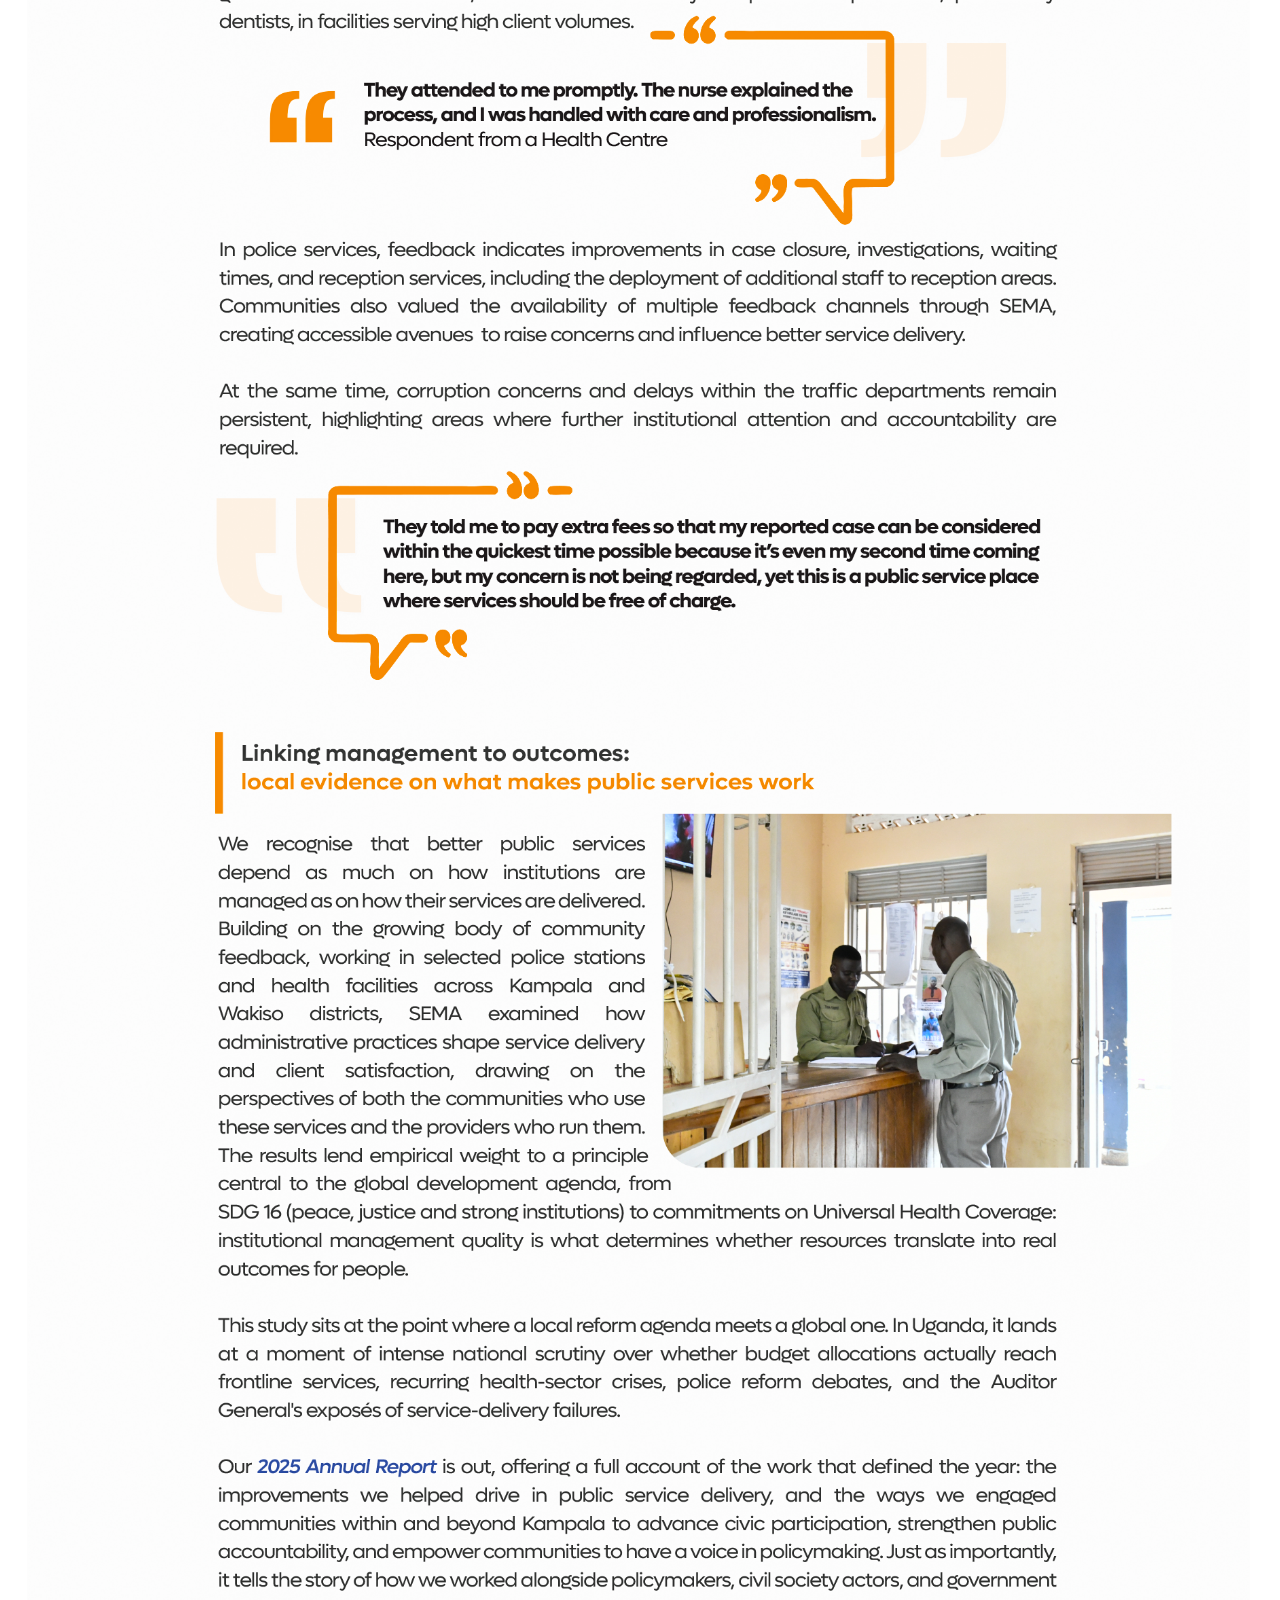
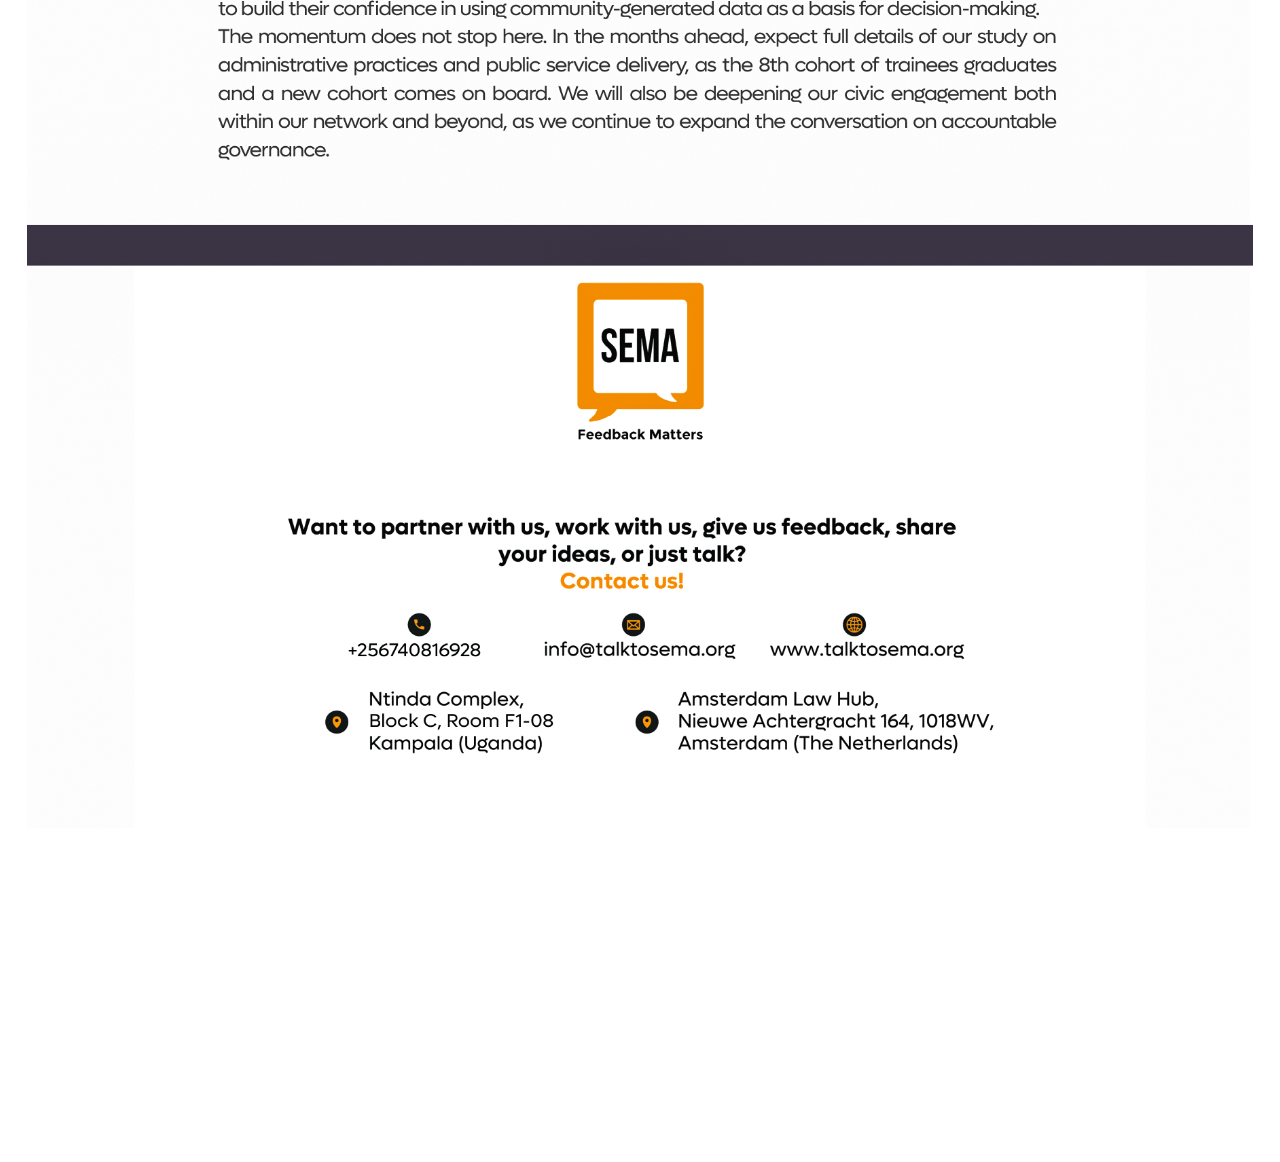
==== commit ed7bbfa2: "Restore September newsletter before accidental upload Updated the newsletter HTML structure and adde" ====
--- a/posts/Newsletter_September 2026/index.html
+++ b/posts/Newsletter_September 2026/index.html
@@ -1,23 +1,24 @@
-<!doctype html>
-<html lang="en">
-<head>
-<meta charset="utf-8">
-<meta name="viewport" content="width=device-width,initial-scale=1">
-<meta name="dcterms.date" content="2026-10">
-<meta name="dcterms.type" content="Article">
-<title>Paying to Be Served</title>
-<style>body{margin:0}main{max-width:2480px;margin:auto}img{display:block;width:100%;height:auto}</style>
-</head>
-<body><main>
-<img src="images/article-01-960.webp" srcset="images/article-01-640.webp 640w, images/article-01-960.webp 960w, images/article-01-1440.webp 1440w, images/article-01-2480.webp 2480w" sizes="100vw" width="2480" height="2480" fetchpriority="high" alt="Paying to Be Served, section 1">
-<img src="images/article-02-960.webp" srcset="images/article-02-640.webp 640w, images/article-02-960.webp 960w, images/article-02-1440.webp 1440w, images/article-02-2480.webp 2480w" sizes="100vw" width="2480" height="2480" loading="lazy" alt="Paying to Be Served, section 2">
-<img src="images/article-03-960.webp" srcset="images/article-03-640.webp 640w, images/article-03-960.webp 960w, images/article-03-1440.webp 1440w, images/article-03-2480.webp 2480w" sizes="100vw" width="2480" height="2480" loading="lazy" alt="Paying to Be Served, section 3">
-<img src="images/article-04-960.webp" srcset="images/article-04-640.webp 640w, images/article-04-960.webp 960w, images/article-04-1440.webp 1440w, images/article-04-2480.webp 2480w" sizes="100vw" width="2480" height="2480" loading="lazy" alt="Paying to Be Served, section 4">
-<img src="images/article-05-960.webp" srcset="images/article-05-640.webp 640w, images/article-05-960.webp 960w, images/article-05-1440.webp 1440w, images/article-05-2480.webp 2480w" sizes="100vw" width="2480" height="2480" loading="lazy" alt="Paying to Be Served, section 5">
-<img src="images/article-06-960.webp" srcset="images/article-06-640.webp 640w, images/article-06-960.webp 960w, images/article-06-1440.webp 1440w, images/article-06-2480.webp 2480w" sizes="100vw" width="2480" height="2480" loading="lazy" alt="Paying to Be Served, section 6">
-<img src="images/article-07-960.webp" srcset="images/article-07-640.webp 640w, images/article-07-960.webp 960w, images/article-07-1440.webp 1440w, images/article-07-2480.webp 2480w" sizes="100vw" width="2480" height="2480" loading="lazy" alt="Paying to Be Served, section 7">
-<img src="images/article-08-960.webp" srcset="images/article-08-640.webp 640w, images/article-08-960.webp 960w, images/article-08-1440.webp 1440w, images/article-08-2480.webp 2480w" sizes="100vw" width="2480" height="2480" loading="lazy" alt="Paying to Be Served, section 8">
-<img src="images/article-09-960.webp" srcset="images/article-09-640.webp 640w, images/article-09-960.webp 960w, images/article-09-1440.webp 1440w, images/article-09-2480.webp 2480w" sizes="100vw" width="2480" height="2480" loading="lazy" alt="Paying to Be Served, section 9">
-<img src="images/article-10-960.webp" srcset="images/article-10-640.webp 640w, images/article-10-960.webp 960w, images/article-10-1440.webp 1440w, images/article-10-2480.webp 2480w" sizes="100vw" width="2480" height="2480" loading="lazy" alt="Paying to Be Served, section 10">
-<img src="images/article-11-960.webp" srcset="images/article-11-640.webp 640w, images/article-11-960.webp 960w, images/article-11-1440.webp 1440w, images/article-11-2480.webp 2480w" sizes="100vw" width="2480" height="1150" loading="lazy" alt="Paying to Be Served, section 11">
-</main></body></html>
+<!DOCTYPE html>
+<html xmlns="http://www.w3.org/1999/xhtml">
+	<head>
+		<meta charset="utf-8" />
+		<title>Highlights from Quater 3</title>
+		<meta property="og:image" content="Newsletter_Spet_206-web-resources/image/Newsletter_Spet_206-thumbnail.webp" />
+		<meta name="twitter:card" content="summary_large_image" />
+		<meta name="twitter:image" content="Newsletter_Spet_206-web-resources/image/Newsletter_Spet_206-thumbnail.webp" />
+		<link href="Newsletter_Spet_206-web-resources/css/idGeneratedStyles.css" rel="stylesheet" type="text/css" />
+	</head>
+	<body id="Newsletter_Spet_206">
+		<div class="_idGenObjectLayout-1">
+			<div id="_idContainer002">
+				<div id="_idContainer000" class="_idGenObjectStyleOverride-1">
+					<img class="_idGenObjectAttribute-1" src="Newsletter_Spet_206-web-resources/image/Newsletter_Spet_206-optimized.webp" alt="SEMA Newsletter, September 2026" />
+				</div>
+				<a href="https://talktosema.org/wp-content/uploads/2026/08/2025-Annual-Report-updated.pdf">
+					<div id="_idContainer001" class="Basic-Graphics-Frame _idGenObjectStyleOverride-1">
+					</div>
+				</a>
+			</div>
+		</div>
+	</body>
+</html>
--- a/posts/Newsletter_September 2026/Newsletter_Spet_206-web-resources/css/idGeneratedStyles.css
+++ b/posts/Newsletter_September 2026/Newsletter_Spet_206-web-resources/css/idGeneratedStyles.css
@@ -0,0 +1,45 @@
+body, div, dl, dt, dd, h1, h2, h3, h4, h5, h6, p, pre, code, blockquote, figure {
+	margin:0;
+	padding:0;
+	border-width:0;
+}
+body {
+	-epub-hyphens:auto;
+}
+div.Basic-Graphics-Frame {
+	border-color:#000000;
+	border-width:1px;
+	border-style:solid;
+}
+#_idContainer000 {
+	height:100.00%;
+	left:0%;
+	position:absolute;
+	top:0%;
+	width:100.00%;
+	z-index:0;
+}
+#_idContainer001 {
+	height:0.32%;
+	left:18.48%;
+	position:absolute;
+	top:89.16%;
+	width:15.41%;
+	z-index:1;
+}
+#_idContainer002 {
+	display:inline-block;
+	padding:715.43% 0% 0% 0%;
+	position:relative;
+	width:95.77%;
+}
+img._idGenObjectAttribute-1 {
+	min-width:100%;
+	width:100.00%;
+}
+div._idGenObjectStyleOverride-1 {
+	border-width:0px;
+}
+div._idGenObjectLayout-1 {
+	text-align:center;
+}
